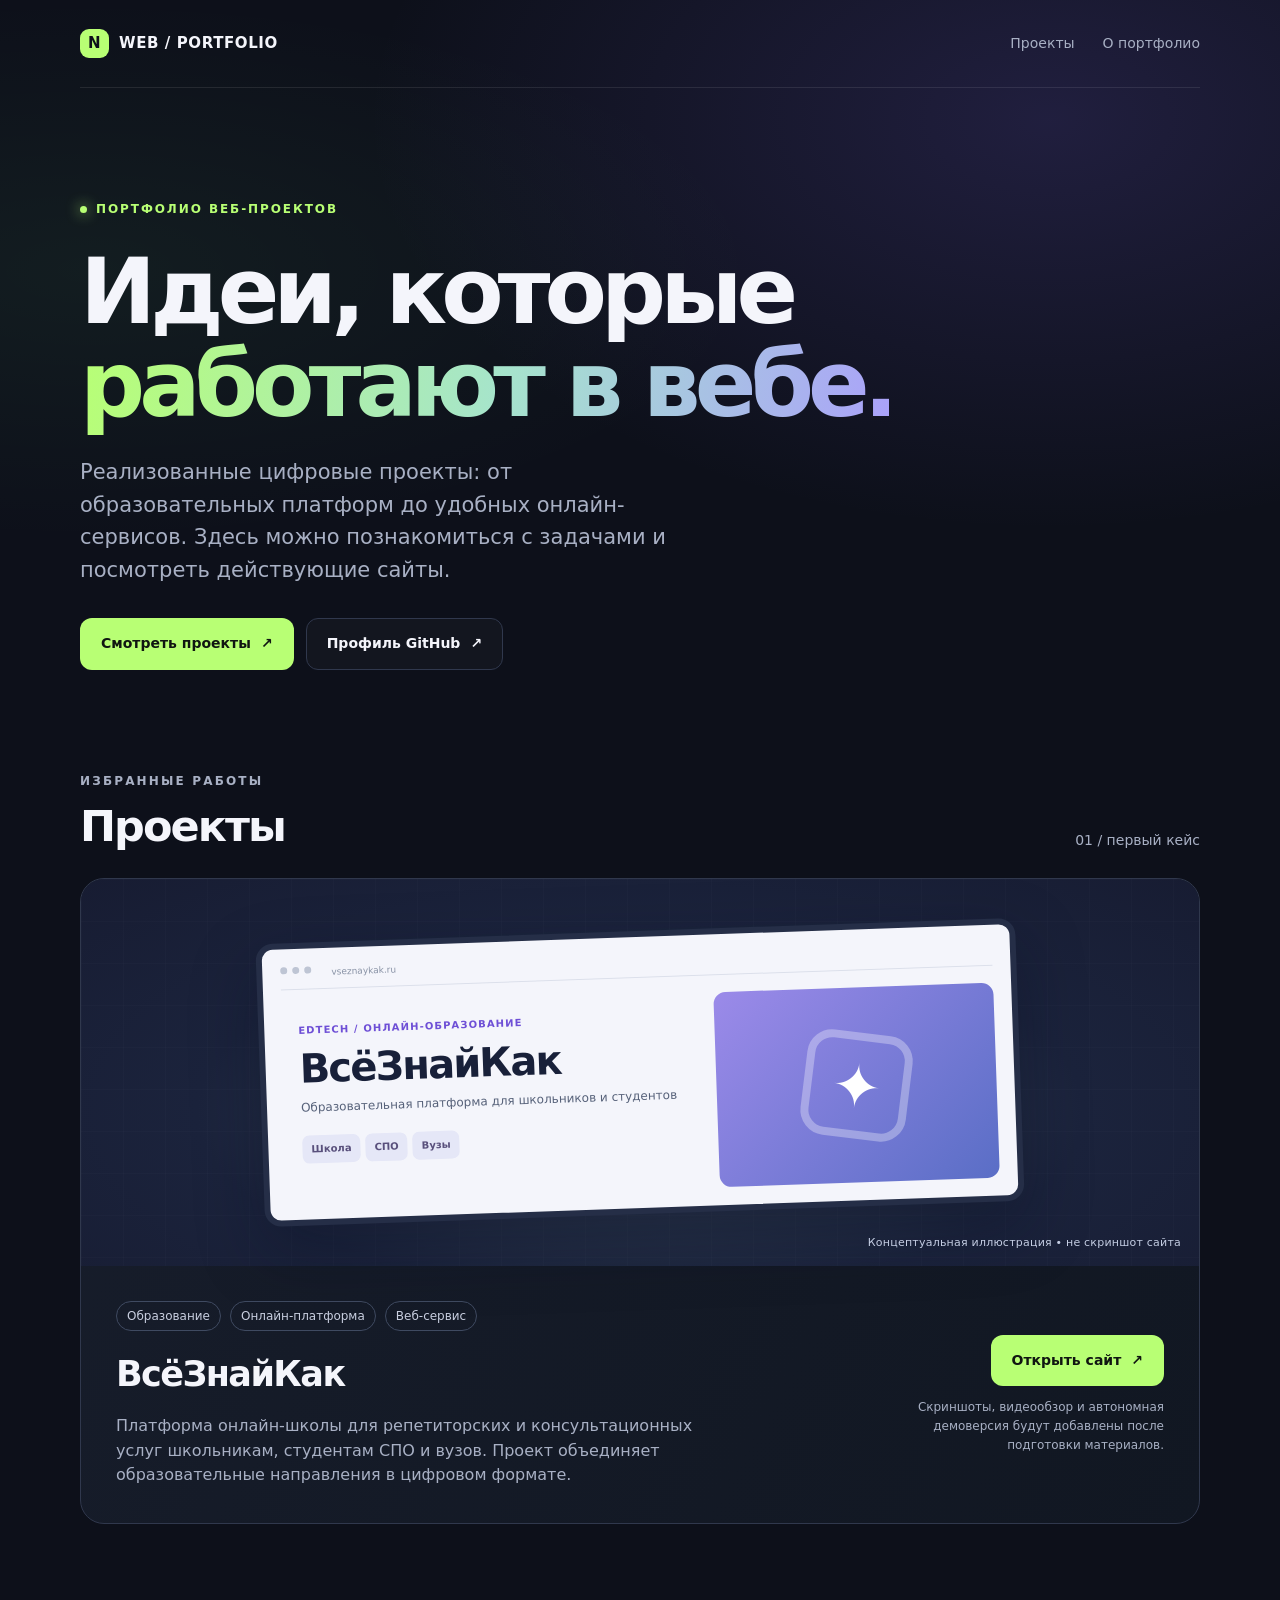
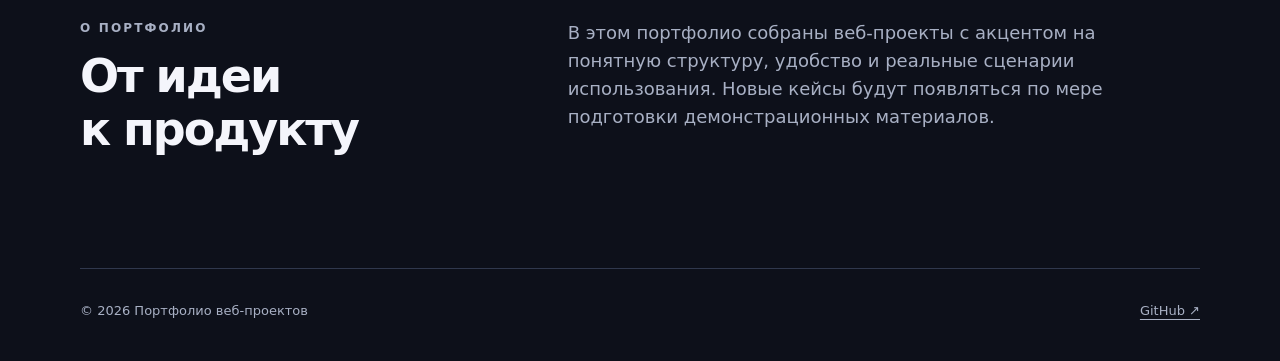
==== index.html @ 394b3179 "Create initial portfolio homepage with Vseznaykak project" ====
<!doctype html>
<html lang="ru">
<head>
  <meta charset="utf-8">
  <meta name="viewport" content="width=device-width,initial-scale=1">
  <meta name="theme-color" content="#0d101a">
  <meta name="description" content="Портфолио веб-проектов: образовательные платформы и цифровые продукты.">
  <meta property="og:type" content="website">
  <meta property="og:title" content="Портфолио веб-проектов">
  <meta property="og:description" content="Кейсы, демонстрации и реализованные веб-проекты.">
  <meta property="og:url" content="https://nikolasmagith.github.io/">
  <title>Портфолио — веб-проекты</title>
  <style>
    :root{color-scheme:dark;--bg:#0d101a;--panel:#161b2a;--line:#30384d;--ink:#f4f5fb;--muted:#a8b0c4;--accent:#b8ff74;--purple:#9c8dfb}
    *{box-sizing:border-box}
    html{scroll-behavior:smooth}
    body{margin:0;background:var(--bg);color:var(--ink);font-family:Inter,ui-sans-serif,system-ui,-apple-system,BlinkMacSystemFont,"Segoe UI",sans-serif;line-height:1.55}
    body:before{content:"";position:absolute;inset:0 0 auto;height:750px;pointer-events:none;background:radial-gradient(ellipse at 82% 16%,rgba(116,93,219,.19),transparent 46%),radial-gradient(ellipse at 7% 36%,rgba(118,255,144,.055),transparent 40%)}
    a{color:inherit;text-decoration:none}
    a:focus-visible{outline:3px solid var(--accent);outline-offset:4px;border-radius:6px}
    .wrap{width:min(1120px,calc(100% - 48px));margin:auto;position:relative}
    .header{display:flex;justify-content:space-between;align-items:center;padding:29px 0;border-bottom:1px solid rgba(255,255,255,.09)}
    .brand{font-size:15px;font-weight:800;letter-spacing:.04em;display:flex;align-items:center;gap:10px}
    .brandmark{width:29px;height:29px;border-radius:9px;display:grid;place-items:center;background:var(--accent);color:#0d101a;font-weight:900}
    nav{display:flex;align-items:center;gap:28px;font-size:14px;color:var(--muted)}
    nav a:hover,.small-link:hover{color:var(--accent)}
    .hero{padding:108px 0 102px;max-width:850px}
    .eyebrow{display:inline-flex;align-items:center;gap:9px;font-size:12px;font-weight:800;text-transform:uppercase;letter-spacing:.16em;color:var(--accent)}
    .eyebrow:before{content:"";width:7px;height:7px;border-radius:50%;background:var(--accent);box-shadow:0 0 14px var(--accent)}
    h1,h2,h3,p{margin-top:0}
    h1{font-size:clamp(46px,7.1vw,92px);letter-spacing:-.065em;line-height:1.03;font-weight:750;margin:24px 0}
    .gradient{background:linear-gradient(100deg,#b8ff74,#a6e4cc 52%,#aaa1fa);-webkit-background-clip:text;background-clip:text;color:transparent}
    .hero p{max-width:610px;font-size:clamp(17px,2.1vw,21px);color:var(--muted);margin:0 0 32px}
    .button{display:inline-flex;justify-content:center;align-items:center;gap:10px;padding:14px 20px;border:1px solid transparent;border-radius:12px;font-weight:750;font-size:14px;transition:transform .15s,background .15s}
    .button:hover{transform:translateY(-2px)}
    .primary{color:#101611;background:var(--accent)}
    .primary:hover{background:#d0ffa6}
    .ghost{border-color:var(--line);background:rgba(255,255,255,.025)}
    .ghost:hover{border-color:#8a96ac}
    .cta{display:flex;gap:12px;flex-wrap:wrap}
    .section-head{display:flex;align-items:end;justify-content:space-between;gap:15px;margin-bottom:26px}
    .section-head h2{font-size:clamp(27px,4vw,43px);line-height:1.15;letter-spacing:-.045em;margin:12px 0 0}
    .overline{font-size:12px;text-transform:uppercase;letter-spacing:.18em;color:var(--muted);font-weight:800}
    .count{color:var(--muted);font-size:14px}
    .project{overflow:hidden;border:1px solid var(--line);border-radius:24px;background:linear-gradient(120deg,#171d2b,#111722)}
    .project-visual{min-height:385px;display:flex;align-items:center;justify-content:center;position:relative;padding:52px 20px;background:radial-gradient(ellipse at 50% 60%,#37465a,#1b233c 56%,#171c32 100%)}
    .project-visual:before{content:"";position:absolute;inset:0;opacity:.18;background-image:linear-gradient(#ffffff16 1px,transparent 1px),linear-gradient(90deg,#ffffff16 1px,transparent 1px);background-size:42px 42px}
    .preview{position:relative;width:min(760px,100%);padding:18px;background:#f4f5fb;border:6px solid #252e47;border-radius:17px;box-shadow:0 25px 65px #080d205e;transform:rotate(-2deg)}
    .browser{height:23px;display:flex;align-items:flex-start;gap:5px;border-bottom:1px solid #dce0eb;margin-bottom:17px}
    .dot{height:7px;width:7px;border-radius:50%;background:#bec5d4}
    .browser-address{margin-left:15px;font-size:9px;color:#8892a5}
    .preview-body{display:grid;grid-template-columns:1.5fr 1fr;gap:12px}
    .preview-copy{padding:16px}
    .preview-kicker{font-size:10px;color:#6e4fd6;text-transform:uppercase;letter-spacing:.11em;font-weight:800}
    .preview-title{font-size:clamp(20px,4.1vw,40px);font-weight:850;letter-spacing:-.045em;color:#182039;line-height:1.1;margin:8px 0}
    .preview-sub{font-size:12px;color:#566179}
    .preview-tags{display:flex;gap:5px;flex-wrap:wrap;margin-top:19px}
    .preview-tags span{background:#e5e7f7;color:#59507c;padding:6px 9px;border-radius:7px;font-weight:700;font-size:10px}
    .preview-graphic{border-radius:12px;min-height:195px;display:grid;place-items:center;background:linear-gradient(135deg,#9b8ae9,#5a6ec6)}
    .cap{width:106px;height:106px;border:8px solid #ffffff50;border-radius:25px;display:grid;place-items:center;color:white;font-size:60px;font-weight:800;transform:rotate(9deg)}
    .visual-note{position:absolute;bottom:15px;right:18px;font-size:11px;color:#c5cee4;letter-spacing:.02em}
    .project-info{display:grid;grid-template-columns:1.35fr 1fr;gap:25px;align-items:center;padding:35px}
    .project-info h3{font-size:clamp(27px,3vw,35px);letter-spacing:-.045em;margin:5px 0 12px}
    .project-info p{color:var(--muted);max-width:580px;margin-bottom:0}
    .project-actions{display:flex;flex-direction:column;align-items:flex-end;gap:12px}
    .project-meta{display:flex;gap:9px;flex-wrap:wrap;margin-bottom:16px}
    .pill{font-size:12px;border:1px solid #3f4a61;border-radius:99px;padding:5px 10px;color:#c9cfe0}
    .muted-note{color:var(--muted);font-size:12px;text-align:right;max-width:260px}
    .about{padding:95px 0 100px;display:grid;grid-template-columns:.7fr 1fr;gap:45px;border-bottom:1px solid var(--line)}
    .about h2{font-size:clamp(31px,4vw,46px);line-height:1.15;letter-spacing:-.045em;margin:12px 0}
    .about p{font-size:18px;color:var(--muted);max-width:620px}
    footer{padding:32px 0 40px;display:flex;justify-content:space-between;gap:15px;flex-wrap:wrap;font-size:13px;color:var(--muted)}
    .small-link{text-decoration:underline;text-underline-offset:4px}
    @media(max-width:730px){.wrap{width:min(100% - 32px,1120px)}.hero{padding:72px 0 77px}nav{gap:15px}.project-visual{min-height:265px;padding:35px 13px}.preview{transform:none;padding:10px}.preview-body{gap:5px}.preview-copy{padding:5px}.preview-sub{font-size:10px}.preview-tags{margin-top:10px}.preview-tags span{padding:4px 6px}.preview-graphic{min-height:155px}.cap{width:70px;height:70px;font-size:40px;border-width:5px}.project-info{padding:24px;display:block}.project-actions{align-items:flex-start;margin-top:22px}.muted-note{text-align:left}.about{grid-template-columns:1fr;padding:70px 0;gap:12px}}
    @media(prefers-reduced-motion:reduce){html{scroll-behavior:auto}.button{transition:none}}
  </style>
</head>
<body>
  <div class="wrap">
    <header class="header">
      <a href="#top" class="brand" aria-label="На главную"><span class="brandmark">N</span> WEB / PORTFOLIO</a>
      <nav aria-label="Навигация"><a href="#projects">Проекты</a><a href="#about">О портфолио</a></nav>
    </header>
    <main id="top">
      <section class="hero" aria-labelledby="hero-title">
        <span class="eyebrow">Портфолио веб-проектов</span>
        <h1 id="hero-title">Идеи, которые<br><span class="gradient">работают в вебе.</span></h1>
        <p>Реализованные цифровые проекты: от образовательных платформ до удобных онлайн-сервисов. Здесь можно познакомиться с задачами и посмотреть действующие сайты.</p>
        <div class="cta"><a class="button primary" href="#projects">Смотреть проекты <span aria-hidden="true">↗</span></a><a class="button ghost" href="https://github.com/NikolasMaGitH" target="_blank" rel="noopener noreferrer">Профиль GitHub <span aria-hidden="true">↗</span></a></div>
      </section>
      <section id="projects" aria-labelledby="projects-title">
        <div class="section-head"><div><div class="overline">Избранные работы</div><h2 id="projects-title">Проекты</h2></div><div class="count">01 / первый кейс</div></div>
        <article class="project" aria-labelledby="project-title">
          <div class="project-visual" aria-label="Стилизованная иллюстрация образовательного проекта, не скриншот настоящего сайта">
            <div class="preview" aria-hidden="true">
              <div class="browser"><span class="dot"></span><span class="dot"></span><span class="dot"></span><span class="browser-address">vseznaykak.ru</span></div>
              <div class="preview-body"><div class="preview-copy"><div class="preview-kicker">EdTech / онлайн-образование</div><div class="preview-title">ВсёЗнайКак</div><div class="preview-sub">Образовательная платформа для школьников и студентов</div><div class="preview-tags"><span>Школа</span><span>СПО</span><span>Вузы</span></div></div><div class="preview-graphic"><div class="cap">✦</div></div></div>
            </div>
            <span class="visual-note">Концептуальная иллюстрация • не скриншот сайта</span>
          </div>
          <div class="project-info">
            <div><div class="project-meta"><span class="pill">Образование</span><span class="pill">Онлайн-платформа</span><span class="pill">Веб-сервис</span></div><h3 id="project-title">ВсёЗнайКак</h3><p>Платформа онлайн-школы для репетиторских и консультационных услуг школьникам, студентам СПО и вузов. Проект объединяет образовательные направления в цифровом формате.</p></div>
            <div class="project-actions"><a class="button primary" href="https://vseznaykak.ru/" target="_blank" rel="noopener noreferrer">Открыть сайт <span aria-hidden="true">↗</span></a><div class="muted-note">Скриншоты, видеообзор и автономная демоверсия будут добавлены после подготовки материалов.</div></div>
          </div>
        </article>
      </section>
      <section id="about" class="about" aria-labelledby="about-title">
        <div><div class="overline">О портфолио</div><h2 id="about-title">От идеи<br>к продукту</h2></div>
        <p>В этом портфолио собраны веб-проекты с акцентом на понятную структуру, удобство и реальные сценарии использования. Новые кейсы будут появляться по мере подготовки демонстрационных материалов.</p>
      </section>
    </main>
    <footer><span>© <span id="year">2026</span> Портфолио веб-проектов</span><a class="small-link" href="https://github.com/NikolasMaGitH" target="_blank" rel="noopener noreferrer">GitHub ↗</a></footer>
  </div>
  <script>document.getElementById("year").textContent=new Date().getFullYear();</script>
</body>
</html>
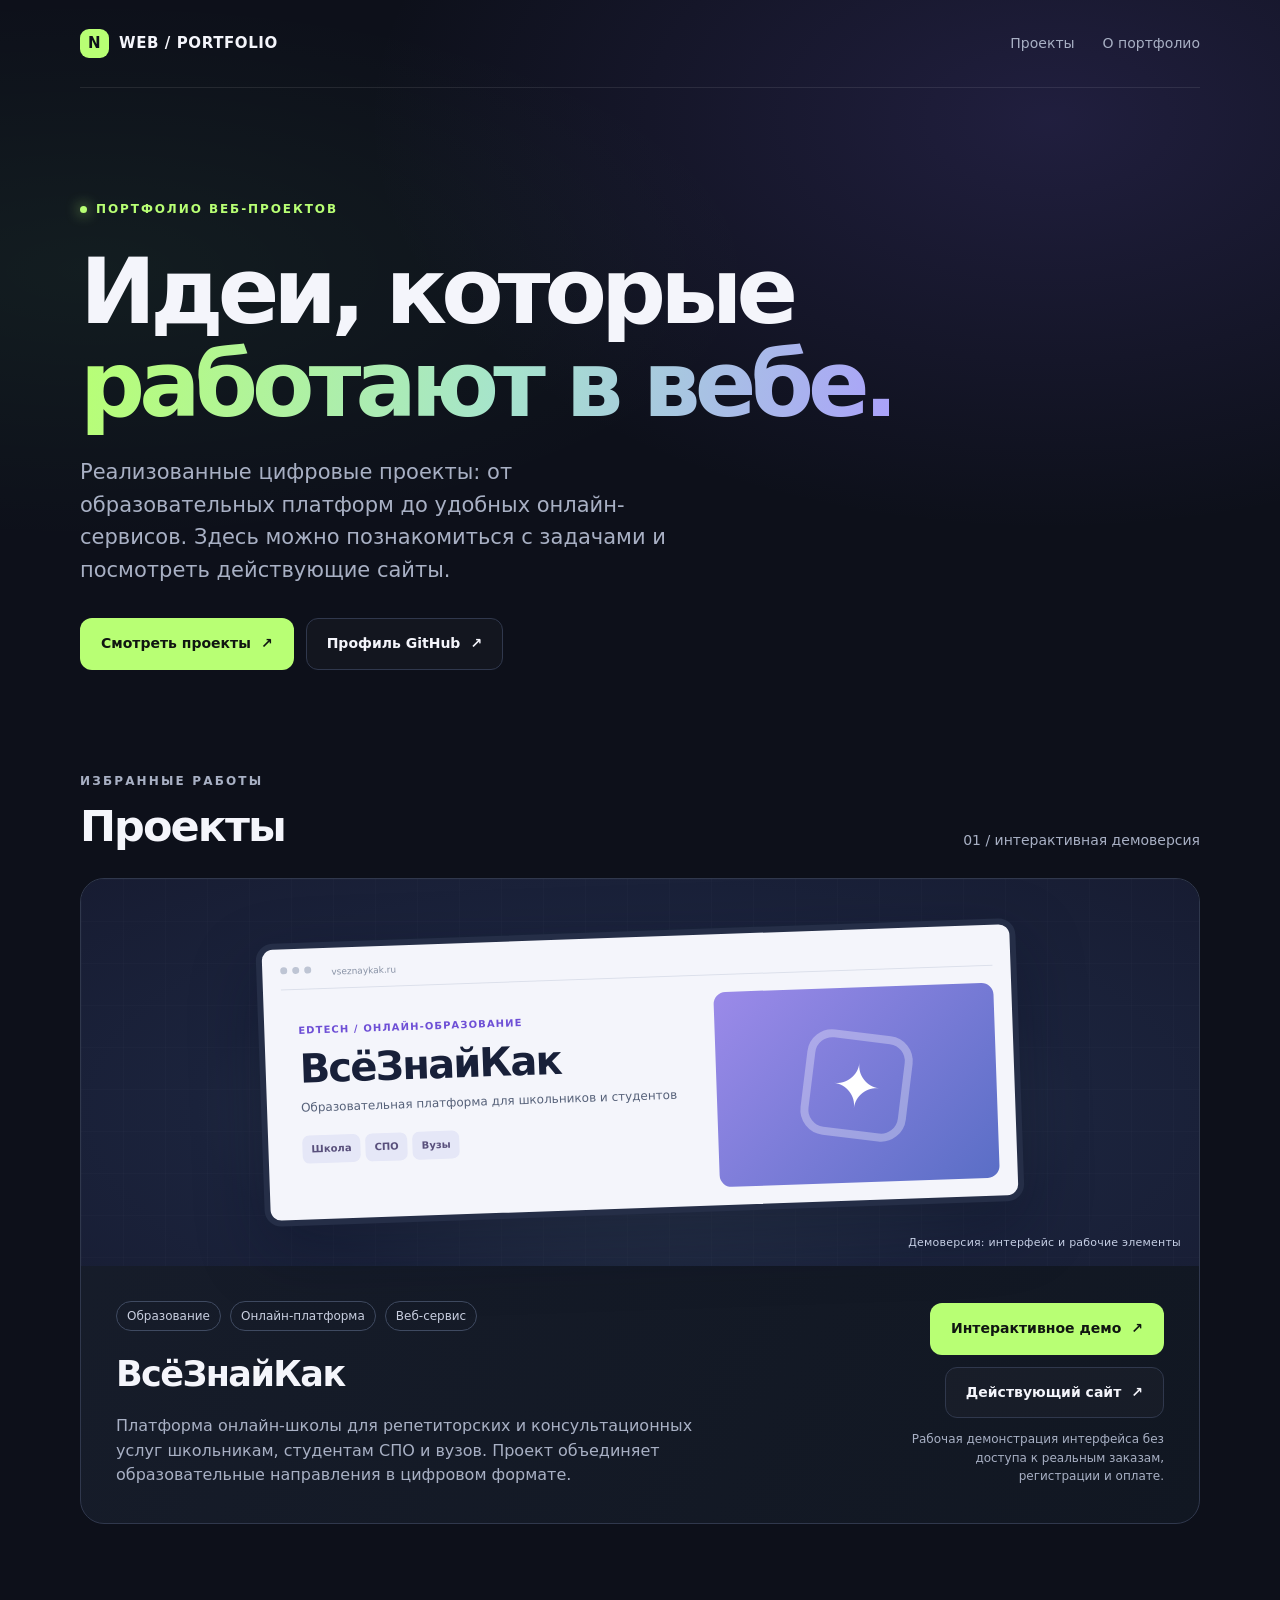
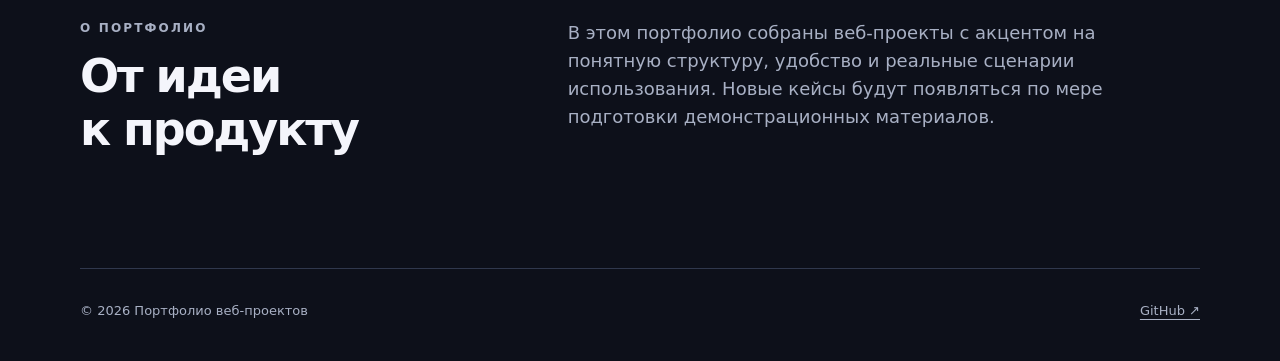
==== commit 42f63dd7: "Link Vseznaykak interactive demo from portfolio" ====
--- a/index.html
+++ b/index.html
@@ -89,18 +89,18 @@
         <div class="cta"><a class="button primary" href="#projects">Смотреть проекты <span aria-hidden="true">↗</span></a><a class="button ghost" href="https://github.com/NikolasMaGitH" target="_blank" rel="noopener noreferrer">Профиль GitHub <span aria-hidden="true">↗</span></a></div>
       </section>
       <section id="projects" aria-labelledby="projects-title">
-        <div class="section-head"><div><div class="overline">Избранные работы</div><h2 id="projects-title">Проекты</h2></div><div class="count">01 / первый кейс</div></div>
+        <div class="section-head"><div><div class="overline">Избранные работы</div><h2 id="projects-title">Проекты</h2></div><div class="count">01 / интерактивная демоверсия</div></div>
         <article class="project" aria-labelledby="project-title">
           <div class="project-visual" aria-label="Стилизованная иллюстрация образовательного проекта, не скриншот настоящего сайта">
             <div class="preview" aria-hidden="true">
               <div class="browser"><span class="dot"></span><span class="dot"></span><span class="dot"></span><span class="browser-address">vseznaykak.ru</span></div>
               <div class="preview-body"><div class="preview-copy"><div class="preview-kicker">EdTech / онлайн-образование</div><div class="preview-title">ВсёЗнайКак</div><div class="preview-sub">Образовательная платформа для школьников и студентов</div><div class="preview-tags"><span>Школа</span><span>СПО</span><span>Вузы</span></div></div><div class="preview-graphic"><div class="cap">✦</div></div></div>
             </div>
-            <span class="visual-note">Концептуальная иллюстрация • не скриншот сайта</span>
+            <span class="visual-note">Демоверсия: интерфейс и рабочие элементы</span>
           </div>
           <div class="project-info">
             <div><div class="project-meta"><span class="pill">Образование</span><span class="pill">Онлайн-платформа</span><span class="pill">Веб-сервис</span></div><h3 id="project-title">ВсёЗнайКак</h3><p>Платформа онлайн-школы для репетиторских и консультационных услуг школьникам, студентам СПО и вузов. Проект объединяет образовательные направления в цифровом формате.</p></div>
-            <div class="project-actions"><a class="button primary" href="https://vseznaykak.ru/" target="_blank" rel="noopener noreferrer">Открыть сайт <span aria-hidden="true">↗</span></a><div class="muted-note">Скриншоты, видеообзор и автономная демоверсия будут добавлены после подготовки материалов.</div></div>
+            <div class="project-actions"><a class="button primary" href="vseznaykak/">Интерактивное демо <span aria-hidden="true">↗</span></a><a class="button ghost" href="https://vseznaykak.ru/" target="_blank" rel="noopener noreferrer">Действующий сайт <span aria-hidden="true">↗</span></a><div class="muted-note">Рабочая демонстрация интерфейса без доступа к реальным заказам, регистрации и оплате.</div></div>
           </div>
         </article>
       </section>
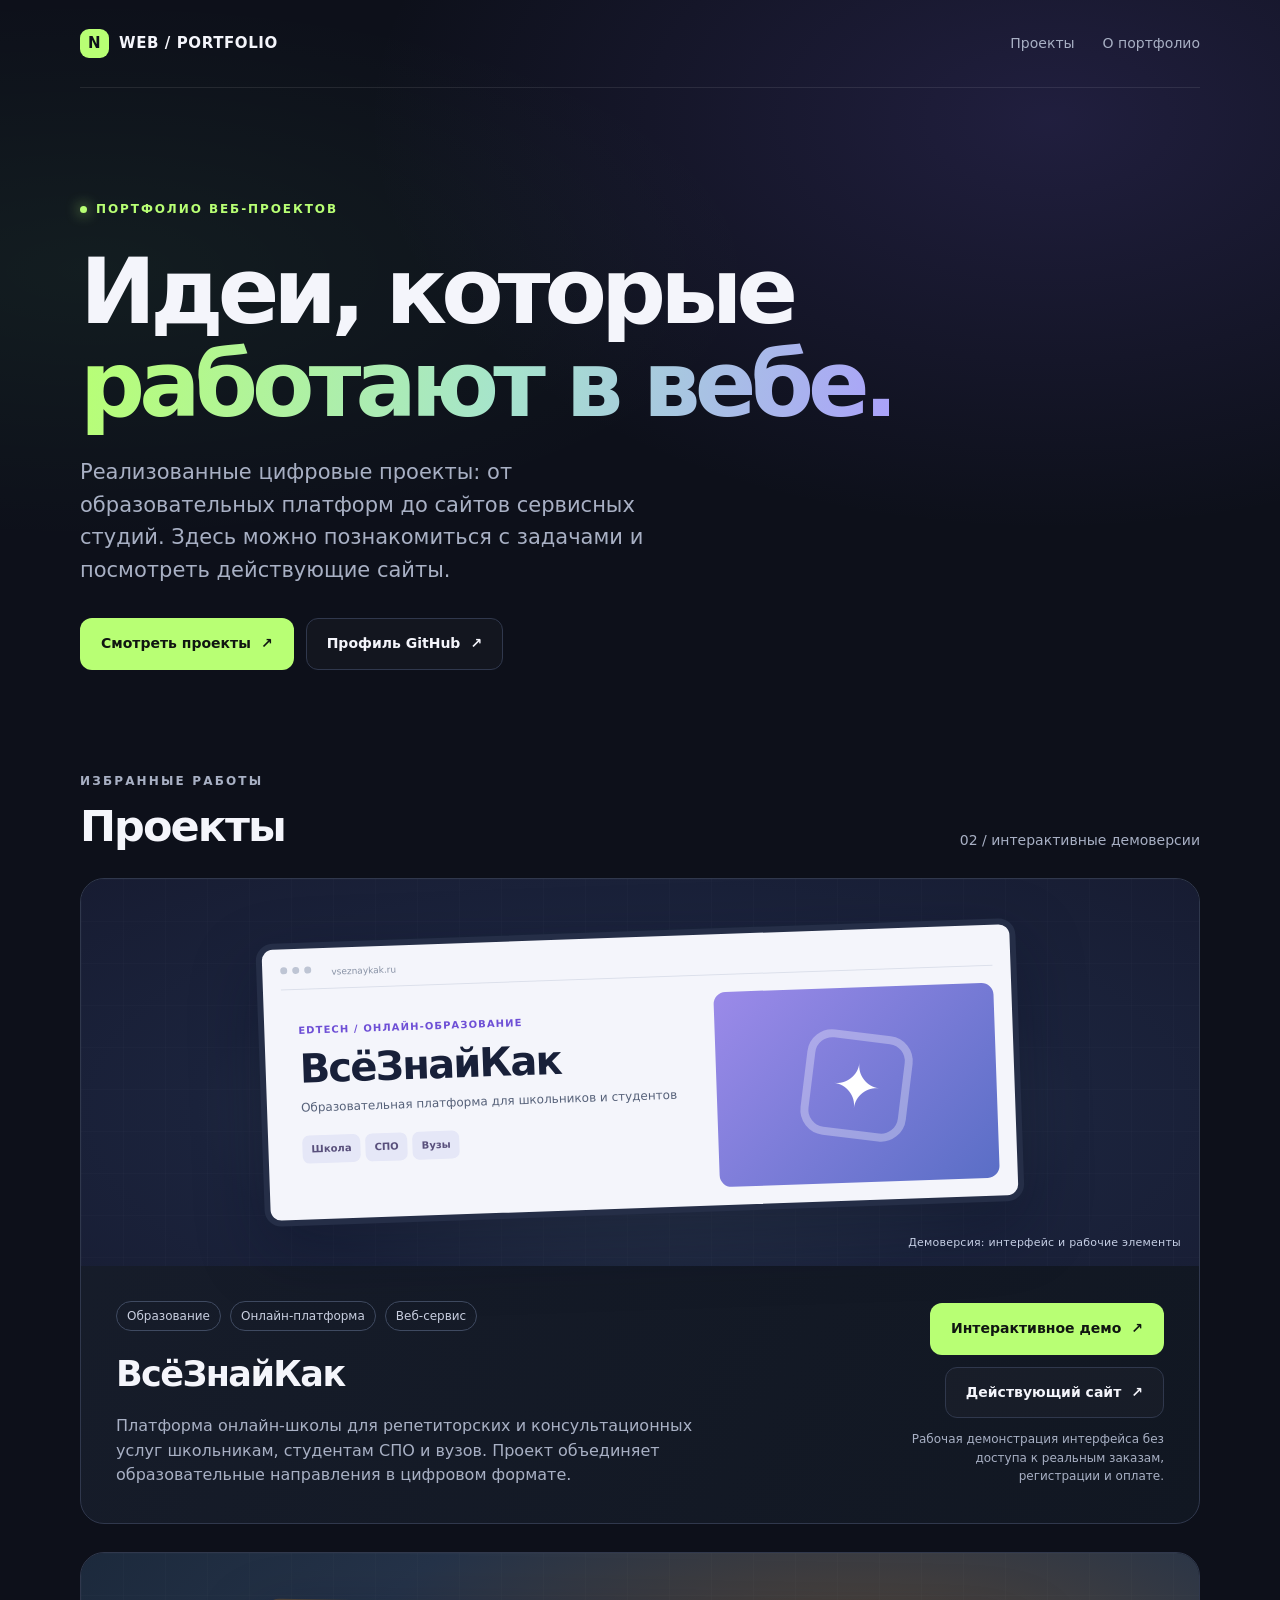
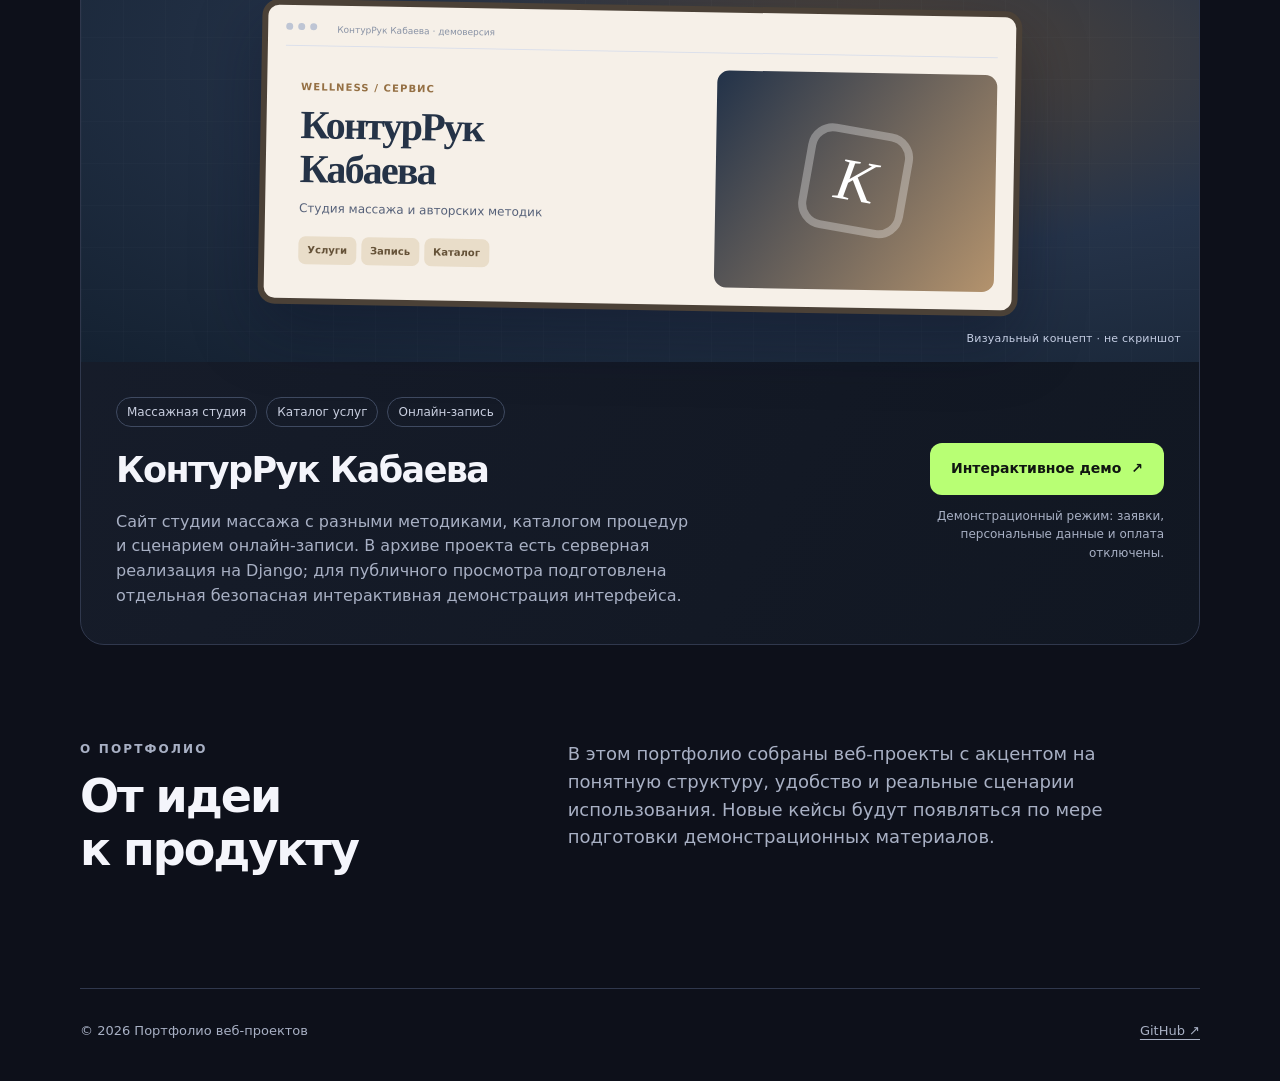
==== commit a693b47c: "Add KonturRuk Kabaeva as second portfolio project" ====
--- a/index.html
+++ b/index.html
@@ -85,11 +85,11 @@
       <section class="hero" aria-labelledby="hero-title">
         <span class="eyebrow">Портфолио веб-проектов</span>
         <h1 id="hero-title">Идеи, которые<br><span class="gradient">работают в вебе.</span></h1>
-        <p>Реализованные цифровые проекты: от образовательных платформ до удобных онлайн-сервисов. Здесь можно познакомиться с задачами и посмотреть действующие сайты.</p>
+        <p>Реализованные цифровые проекты: от образовательных платформ до сайтов сервисных студий. Здесь можно познакомиться с задачами и посмотреть действующие сайты.</p>
         <div class="cta"><a class="button primary" href="#projects">Смотреть проекты <span aria-hidden="true">↗</span></a><a class="button ghost" href="https://github.com/NikolasMaGitH" target="_blank" rel="noopener noreferrer">Профиль GitHub <span aria-hidden="true">↗</span></a></div>
       </section>
       <section id="projects" aria-labelledby="projects-title">
-        <div class="section-head"><div><div class="overline">Избранные работы</div><h2 id="projects-title">Проекты</h2></div><div class="count">01 / интерактивная демоверсия</div></div>
+        <div class="section-head"><div><div class="overline">Избранные работы</div><h2 id="projects-title">Проекты</h2></div><div class="count">02 / интерактивные демоверсии</div></div>
         <article class="project" aria-labelledby="project-title">
           <div class="project-visual" aria-label="Стилизованная иллюстрация образовательного проекта, не скриншот настоящего сайта">
             <div class="preview" aria-hidden="true">
@@ -103,6 +103,20 @@
             <div class="project-actions"><a class="button primary" href="vseznaykak/">Интерактивное демо <span aria-hidden="true">↗</span></a><a class="button ghost" href="https://vseznaykak.ru/" target="_blank" rel="noopener noreferrer">Действующий сайт <span aria-hidden="true">↗</span></a><div class="muted-note">Рабочая демонстрация интерфейса без доступа к реальным заказам, регистрации и оплате.</div></div>
           </div>
         </article>
+
+        <article class="project" aria-labelledby="contour-title" style="margin-top:28px">
+          <div class="project-visual" style="background:radial-gradient(ellipse at 70% 26%,#534537 0%,#253349 45%,#142131 100%);min-height:360px" aria-label="Концептуальная иллюстрация проекта массажной студии; не скриншот действующего сайта">
+            <div class="preview" aria-hidden="true" style="background:#f6f0e8;border-color:#4b4137;transform:rotate(1deg)">
+              <div class="browser"><span class="dot"></span><span class="dot"></span><span class="dot"></span><span class="browser-address">КонтурРук Кабаева · демоверсия</span></div>
+              <div class="preview-body"><div class="preview-copy"><div class="preview-kicker" style="color:#957044">Wellness / сервис</div><div class="preview-title" style="font-family:Georgia,serif;color:#253347">КонтурРук<br>Кабаева</div><div class="preview-sub">Студия массажа и авторских методик</div><div class="preview-tags"><span style="background:#e9ddc9;color:#655238">Услуги</span><span style="background:#e9ddc9;color:#655238">Запись</span><span style="background:#e9ddc9;color:#655238">Каталог</span></div></div><div class="preview-graphic" style="background:linear-gradient(125deg,#223249,#b4936d)"><div class="cap" style="border-color:#ffffff50;font:italic 60px Georgia,serif">K</div></div></div>
+            </div>
+            <span class="visual-note">Визуальный концепт · не скриншот</span>
+          </div>
+          <div class="project-info">
+            <div><div class="project-meta"><span class="pill">Массажная студия</span><span class="pill">Каталог услуг</span><span class="pill">Онлайн-запись</span></div><h3 id="contour-title">КонтурРук Кабаева</h3><p>Сайт студии массажа с разными методиками, каталогом процедур и сценарием онлайн-записи. В архиве проекта есть серверная реализация на Django; для публичного просмотра подготовлена отдельная безопасная интерактивная демонстрация интерфейса.</p></div>
+            <div class="project-actions"><a class="button primary" href="konturruk/">Интерактивное демо <span aria-hidden="true">↗</span></a><div class="muted-note">Демонстрационный режим: заявки, персональные данные и оплата отключены.</div></div>
+          </div>
+        </article>
       </section>
       <section id="about" class="about" aria-labelledby="about-title">
         <div><div class="overline">О портфолио</div><h2 id="about-title">От идеи<br>к продукту</h2></div>
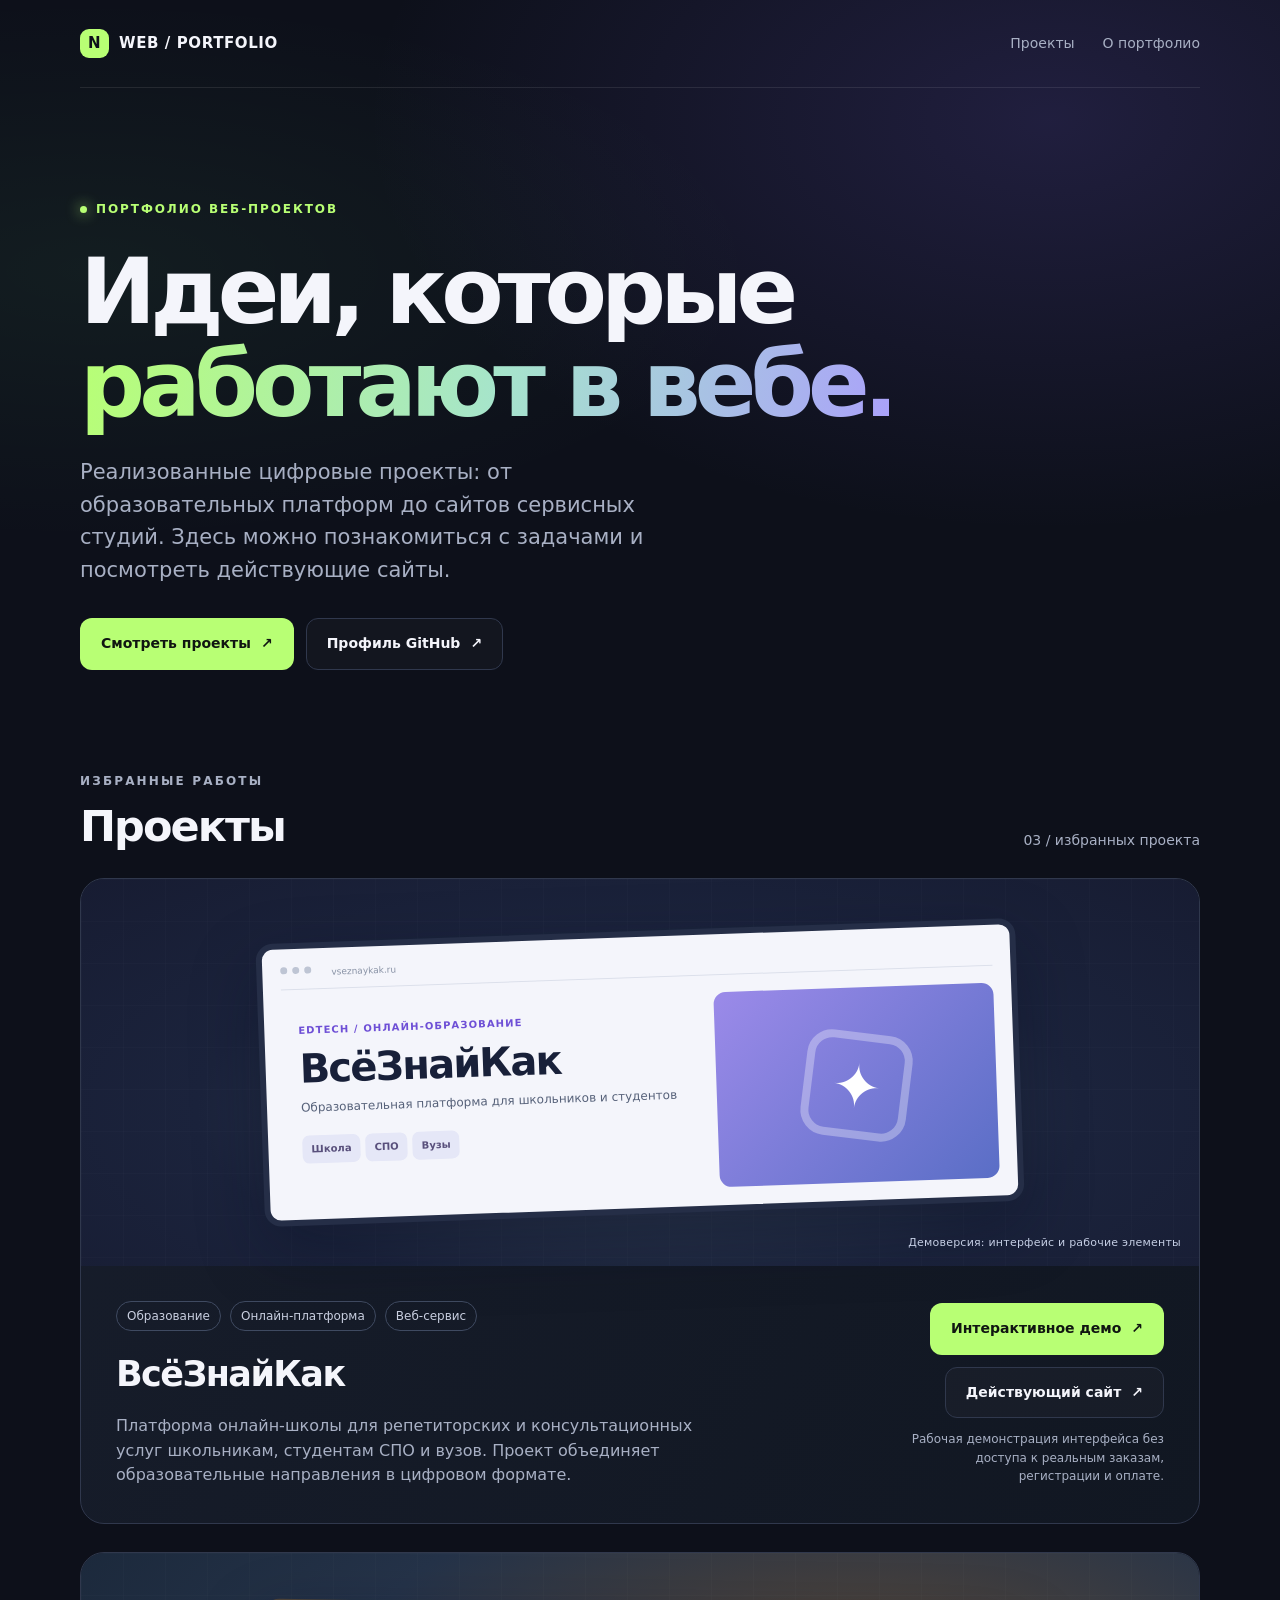
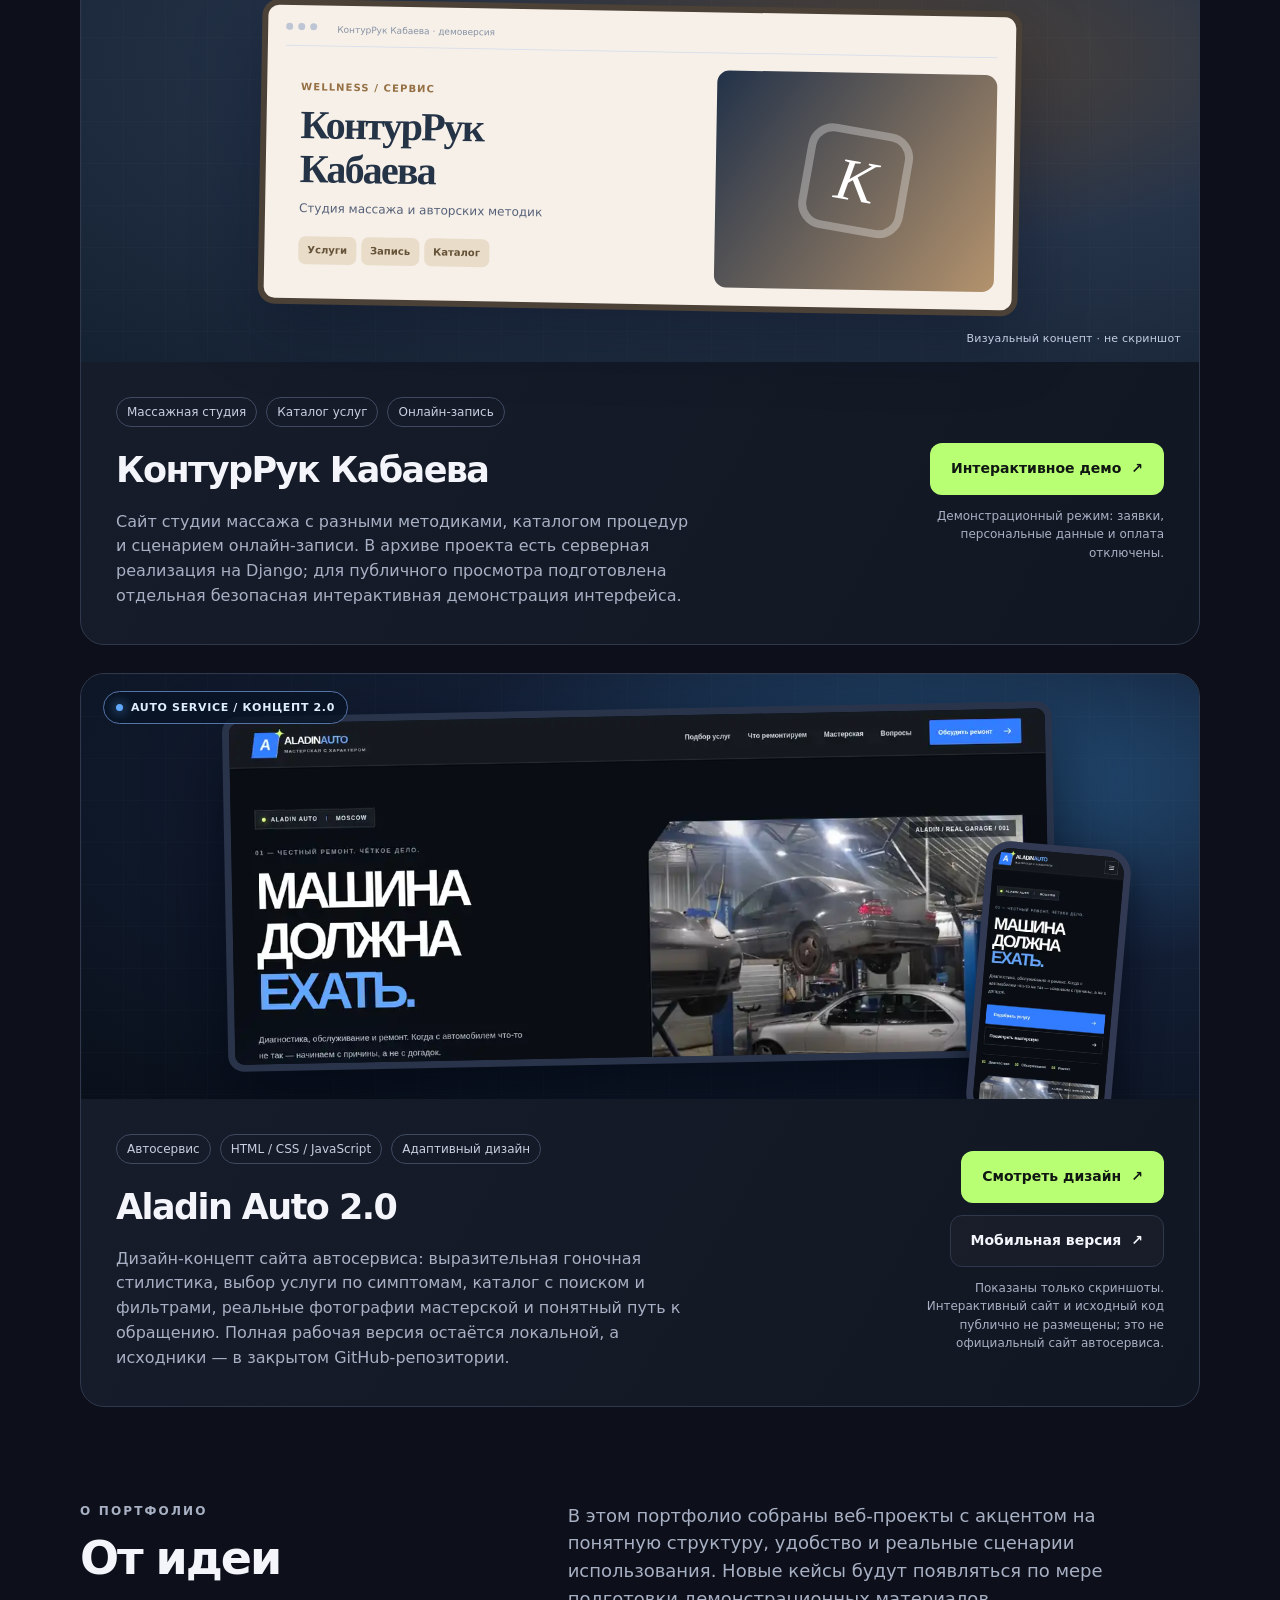
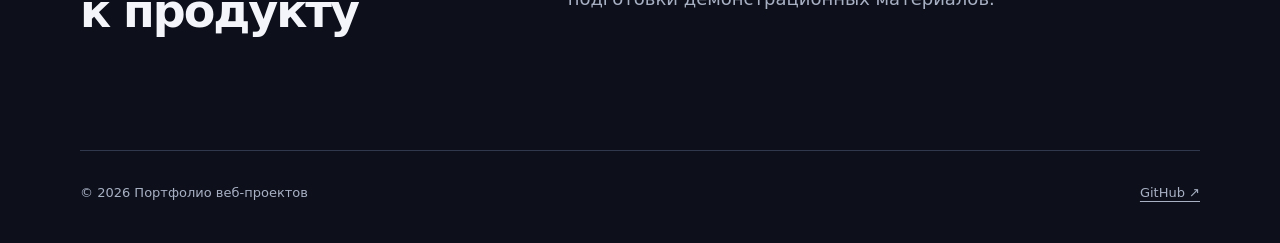
==== commit a9ebd158: "Portfolio: add Aladin Auto 2.0 visual case without publishing source" ====
--- a/index.html
+++ b/index.html
@@ -72,6 +72,17 @@
     footer{padding:32px 0 40px;display:flex;justify-content:space-between;gap:15px;flex-wrap:wrap;font-size:13px;color:var(--muted)}
     .small-link{text-decoration:underline;text-underline-offset:4px}
     @media(max-width:730px){.wrap{width:min(100% - 32px,1120px)}.hero{padding:72px 0 77px}nav{gap:15px}.project-visual{min-height:265px;padding:35px 13px}.preview{transform:none;padding:10px}.preview-body{gap:5px}.preview-copy{padding:5px}.preview-sub{font-size:10px}.preview-tags{margin-top:10px}.preview-tags span{padding:4px 6px}.preview-graphic{min-height:155px}.cap{width:70px;height:70px;font-size:40px;border-width:5px}.project-info{padding:24px;display:block}.project-actions{align-items:flex-start;margin-top:22px}.muted-note{text-align:left}.about{grid-template-columns:1fr;padding:70px 0;gap:12px}}
+
+    /* Aladin Auto: screenshot-only portfolio case; private source is not exposed */
+    .aladin-visual{min-height:425px;padding:35px 42px;overflow:hidden;background:radial-gradient(ellipse at 78% 25%,#24517b 0%,#131e34 43%,#09101a 100%)}
+    .aladin-monitor{width:min(830px,92%);height:355px;overflow:hidden;position:relative;z-index:1;background:#070c16;border:7px solid #29344b;border-radius:16px;box-shadow:0 30px 70px #010611a8;transform:rotate(-1.1deg)}
+    .aladin-monitor img{display:block;width:100%;height:auto}
+    .aladin-mobile{position:absolute;z-index:2;width:145px;height:277px;bottom:-23px;right:7%;overflow:hidden;border:7px solid #313a52;border-radius:24px;background:#070c16;box-shadow:0 20px 40px #020610a9;transform:rotate(5deg)}
+    .aladin-mobile img{display:block;width:100%;height:auto}
+    .aladin-note{position:absolute;top:17px;left:22px;z-index:3;display:inline-flex;gap:8px;align-items:center;padding:7px 12px;border:1px solid #5573a6;border-radius:99px;background:#081426cf;color:#dfeeff;font-size:11px;font-weight:800;letter-spacing:.06em}
+    .aladin-note:before{content:"";height:7px;width:7px;background:#61a8ff;border-radius:50%;box-shadow:0 0 12px #61a8ff}
+    @media(max-width:730px){.aladin-visual{min-height:274px;padding:35px 12px}.aladin-monitor{width:92%;height:205px;border-width:4px;border-radius:10px;transform:none}.aladin-mobile{right:3%;bottom:-8px;width:80px;height:164px;border-width:4px;border-radius:13px}.aladin-note{top:9px;left:12px;font-size:9px;padding:4px 8px}}
+
     @media(prefers-reduced-motion:reduce){html{scroll-behavior:auto}.button{transition:none}}
   </style>
 </head>
@@ -89,7 +100,7 @@
         <div class="cta"><a class="button primary" href="#projects">Смотреть проекты <span aria-hidden="true">↗</span></a><a class="button ghost" href="https://github.com/NikolasMaGitH" target="_blank" rel="noopener noreferrer">Профиль GitHub <span aria-hidden="true">↗</span></a></div>
       </section>
       <section id="projects" aria-labelledby="projects-title">
-        <div class="section-head"><div><div class="overline">Избранные работы</div><h2 id="projects-title">Проекты</h2></div><div class="count">02 / интерактивные демоверсии</div></div>
+        <div class="section-head"><div><div class="overline">Избранные работы</div><h2 id="projects-title">Проекты</h2></div><div class="count">03 / избранных проекта</div></div>
         <article class="project" aria-labelledby="project-title">
           <div class="project-visual" aria-label="Стилизованная иллюстрация образовательного проекта, не скриншот настоящего сайта">
             <div class="preview" aria-hidden="true">
@@ -117,6 +128,26 @@
             <div class="project-actions"><a class="button primary" href="konturruk/">Интерактивное демо <span aria-hidden="true">↗</span></a><div class="muted-note">Демонстрационный режим: заявки, персональные данные и оплата отключены.</div></div>
           </div>
         </article>
+
+        <article class="project" aria-labelledby="aladin-title" style="margin-top:28px">
+          <div class="project-visual aladin-visual">
+            <div class="aladin-note">AUTO SERVICE / КОНЦЕПТ 2.0</div>
+            <div class="aladin-monitor"><img src="media/aladin-auto-desktop.webp" alt="Скриншот десктопной версии Aladin Auto 2.0: тёмный гоночный дизайн и фото мастерской" width="1181" loading="lazy" decoding="async"></div>
+            <div class="aladin-mobile"><img src="media/aladin-auto-mobile.webp" alt="Скриншот мобильной версии Aladin Auto 2.0" loading="lazy" decoding="async"></div>
+          </div>
+          <div class="project-info">
+            <div>
+              <div class="project-meta"><span class="pill">Автосервис</span><span class="pill">HTML / CSS / JavaScript</span><span class="pill">Адаптивный дизайн</span></div>
+              <h3 id="aladin-title">Aladin Auto 2.0</h3>
+              <p>Дизайн-концепт сайта автосервиса: выразительная гоночная стилистика, выбор услуги по симптомам, каталог с поиском и фильтрами, реальные фотографии мастерской и понятный путь к обращению. Полная рабочая версия остаётся локальной, а исходники — в закрытом GitHub-репозитории.</p>
+            </div>
+            <div class="project-actions">
+              <a class="button primary" href="media/aladin-auto-desktop.webp" target="_blank" rel="noopener noreferrer">Смотреть дизайн <span aria-hidden="true">↗</span></a>
+              <a class="button ghost" href="media/aladin-auto-mobile.webp" target="_blank" rel="noopener noreferrer">Мобильная версия <span aria-hidden="true">↗</span></a>
+              <div class="muted-note">Показаны только скриншоты. Интерактивный сайт и исходный код публично не размещены; это не официальный сайт автосервиса.</div>
+            </div>
+          </div>
+        </article>
       </section>
       <section id="about" class="about" aria-labelledby="about-title">
         <div><div class="overline">О портфолио</div><h2 id="about-title">От идеи<br>к продукту</h2></div>
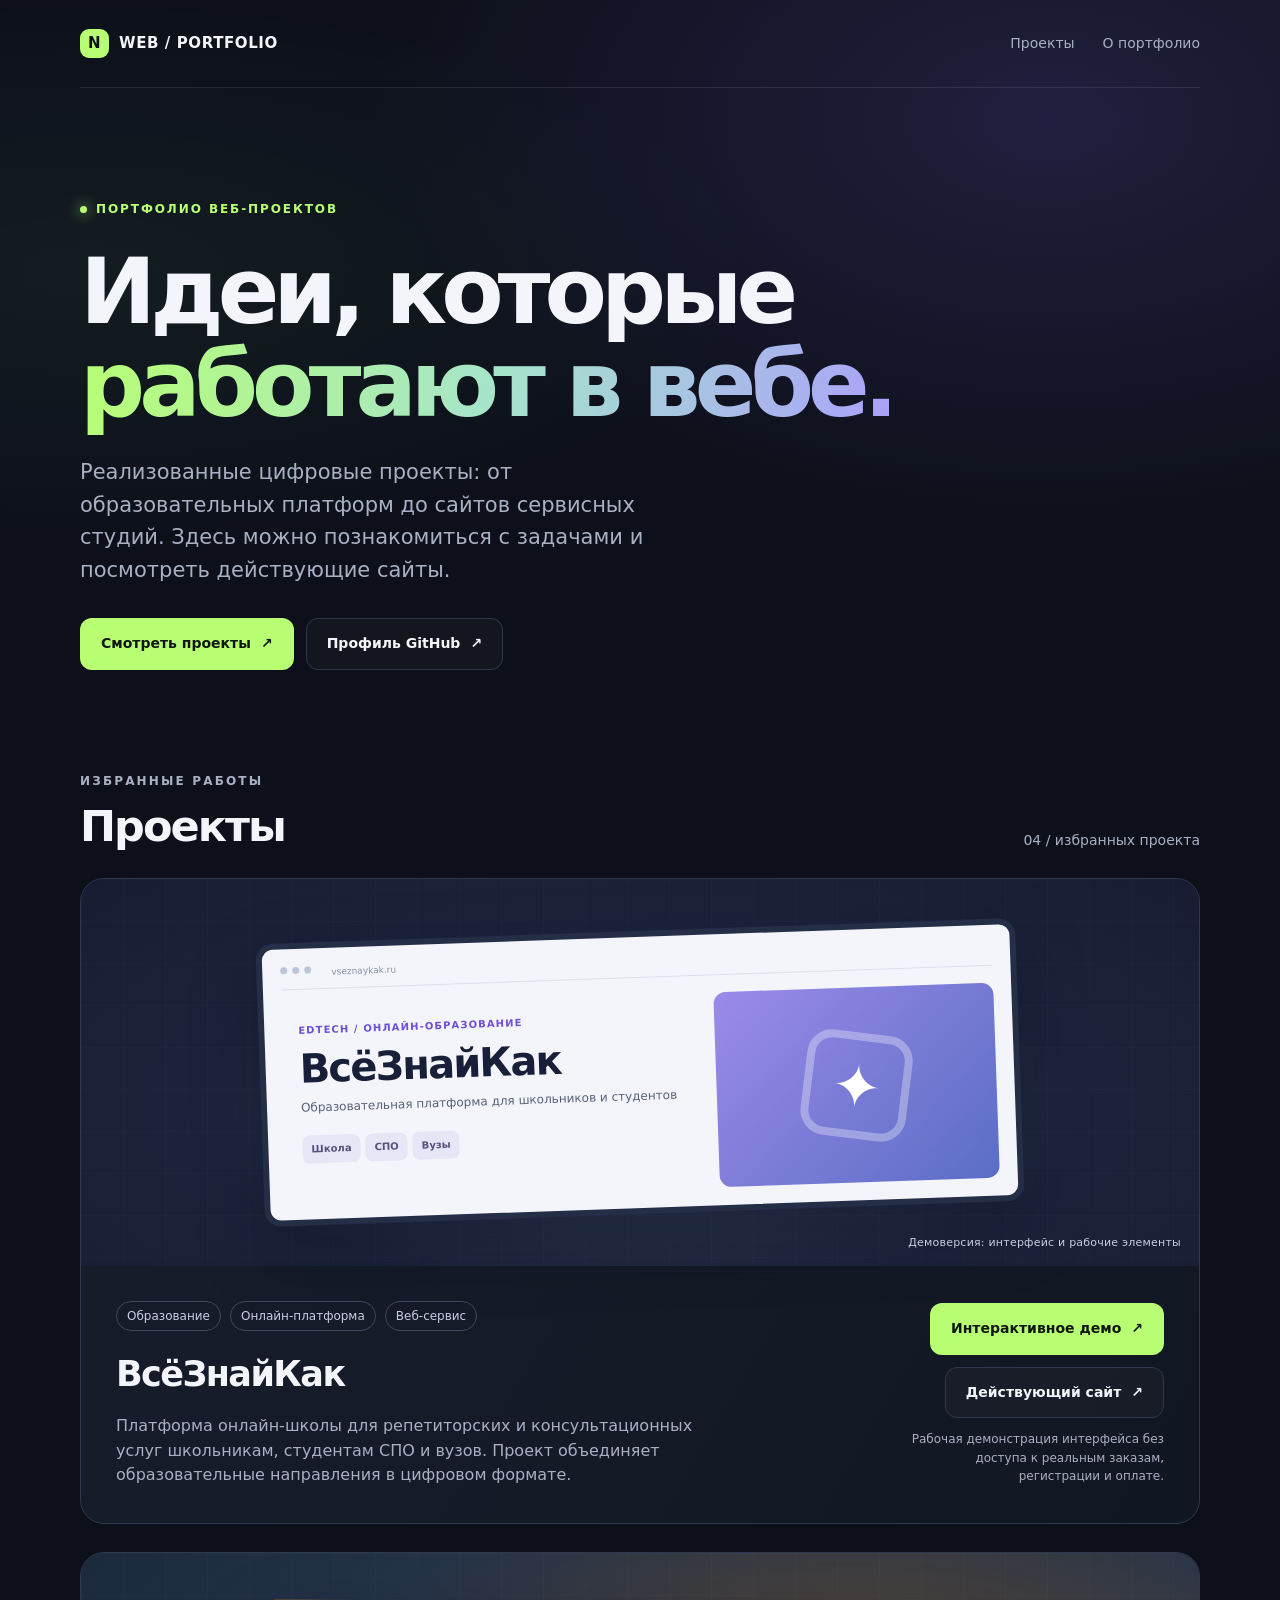
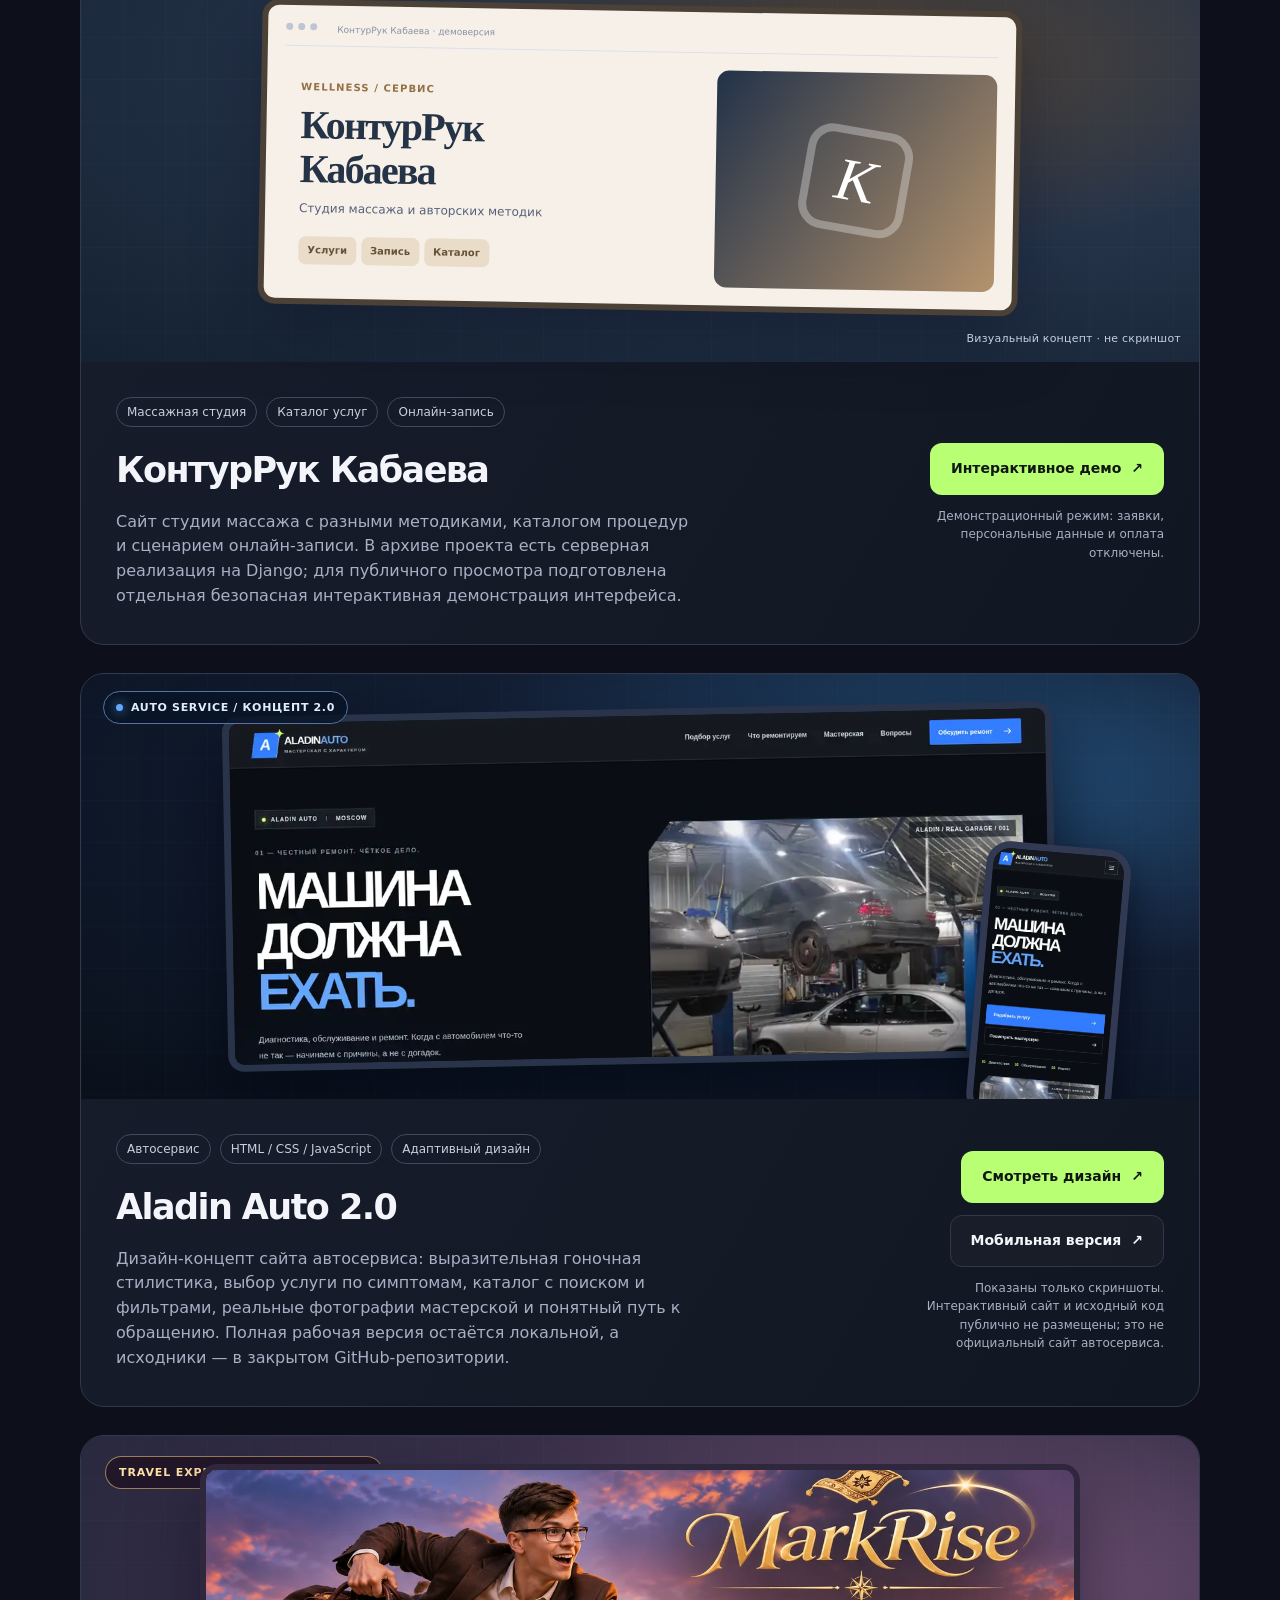
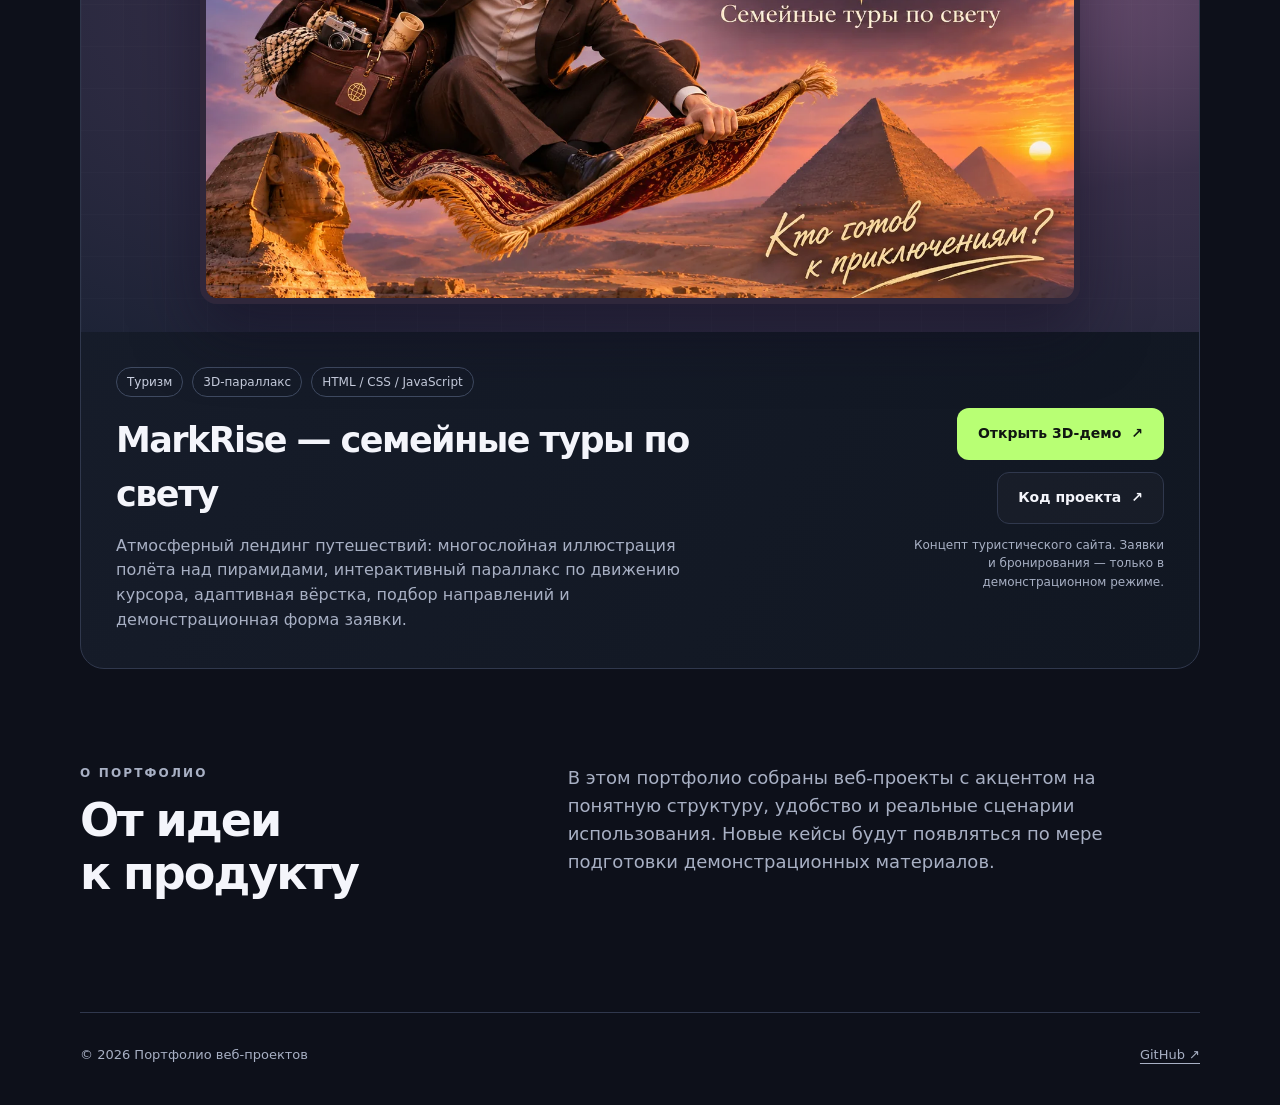
==== commit d0ac9599: "feat: feature MarkRise on portfolio with preview" ====
--- a/index.html
+++ b/index.html
@@ -83,6 +83,13 @@
     .aladin-note:before{content:"";height:7px;width:7px;background:#61a8ff;border-radius:50%;box-shadow:0 0 12px #61a8ff}
     @media(max-width:730px){.aladin-visual{min-height:274px;padding:35px 12px}.aladin-monitor{width:92%;height:205px;border-width:4px;border-radius:10px;transform:none}.aladin-mobile{right:3%;bottom:-8px;width:80px;height:164px;border-width:4px;border-radius:13px}.aladin-note{top:9px;left:12px;font-size:9px;padding:4px 8px}}
 
+
+    /* MarkRise — интерактивное демо туристического сайта */
+    .markrise-visual{min-height:415px;padding:28px;background:radial-gradient(ellipse at 75% 30%,#79577b 0%,#39304a 44%,#1d2336 100%)}
+    .markrise-shot{position:relative;display:block;width:min(880px,100%);max-height:440px;aspect-ratio:1440/811;object-fit:cover;object-position:center;border:6px solid #2f273b;border-radius:17px;box-shadow:0 28px 64px #130e2188}
+    .markrise-flag{position:absolute;top:20px;left:24px;padding:7px 13px;border:1px solid #e4be77a0;border-radius:999px;background:#201525d9;color:#ffe2a5;font-weight:800;font-size:11px;letter-spacing:.08em}
+    @media(max-width:730px){.markrise-visual{padding:30px 12px;min-height:230px}.markrise-shot{border-width:4px;border-radius:11px}.markrise-flag{top:11px;left:13px;font-size:9px;padding:5px 8px}}
+
     @media(prefers-reduced-motion:reduce){html{scroll-behavior:auto}.button{transition:none}}
   </style>
 </head>
@@ -100,7 +107,7 @@
         <div class="cta"><a class="button primary" href="#projects">Смотреть проекты <span aria-hidden="true">↗</span></a><a class="button ghost" href="https://github.com/NikolasMaGitH" target="_blank" rel="noopener noreferrer">Профиль GitHub <span aria-hidden="true">↗</span></a></div>
       </section>
       <section id="projects" aria-labelledby="projects-title">
-        <div class="section-head"><div><div class="overline">Избранные работы</div><h2 id="projects-title">Проекты</h2></div><div class="count">03 / избранных проекта</div></div>
+        <div class="section-head"><div><div class="overline">Избранные работы</div><h2 id="projects-title">Проекты</h2></div><div class="count">04 / избранных проекта</div></div>
         <article class="project" aria-labelledby="project-title">
           <div class="project-visual" aria-label="Стилизованная иллюстрация образовательного проекта, не скриншот настоящего сайта">
             <div class="preview" aria-hidden="true">
@@ -148,6 +155,24 @@
             </div>
           </div>
         </article>
+        <article class="project" aria-labelledby="markrise-title" style="margin-top:28px">
+          <div class="project-visual markrise-visual">
+            <span class="markrise-flag">TRAVEL EXPERIENCE / 3D PARALLAX</span>
+            <img class="markrise-shot" src="markrise/preview.webp" width="1440" height="811" loading="lazy" decoding="async" alt="MarkRise — путешественник на ковре-самолёте над пирамидами Гизы">
+          </div>
+          <div class="project-info">
+            <div>
+              <div class="project-meta"><span class="pill">Туризм</span><span class="pill">3D-параллакс</span><span class="pill">HTML / CSS / JavaScript</span></div>
+              <h3 id="markrise-title">MarkRise — семейные туры по свету</h3>
+              <p>Атмосферный лендинг путешествий: многослойная иллюстрация полёта над пирамидами, интерактивный параллакс по движению курсора, адаптивная вёрстка, подбор направлений и демонстрационная форма заявки.</p>
+            </div>
+            <div class="project-actions">
+              <a class="button primary" href="markrise/">Открыть 3D-демо <span aria-hidden="true">↗</span></a>
+              <a class="button ghost" href="https://github.com/NikolasMaGitH/NikolasMaGitH.github.io/tree/main/markrise" target="_blank" rel="noopener noreferrer">Код проекта <span aria-hidden="true">↗</span></a>
+              <div class="muted-note">Концепт туристического сайта. Заявки и бронирования — только в демонстрационном режиме.</div>
+            </div>
+          </div>
+        </article>
       </section>
       <section id="about" class="about" aria-labelledby="about-title">
         <div><div class="overline">О портфолио</div><h2 id="about-title">От идеи<br>к продукту</h2></div>
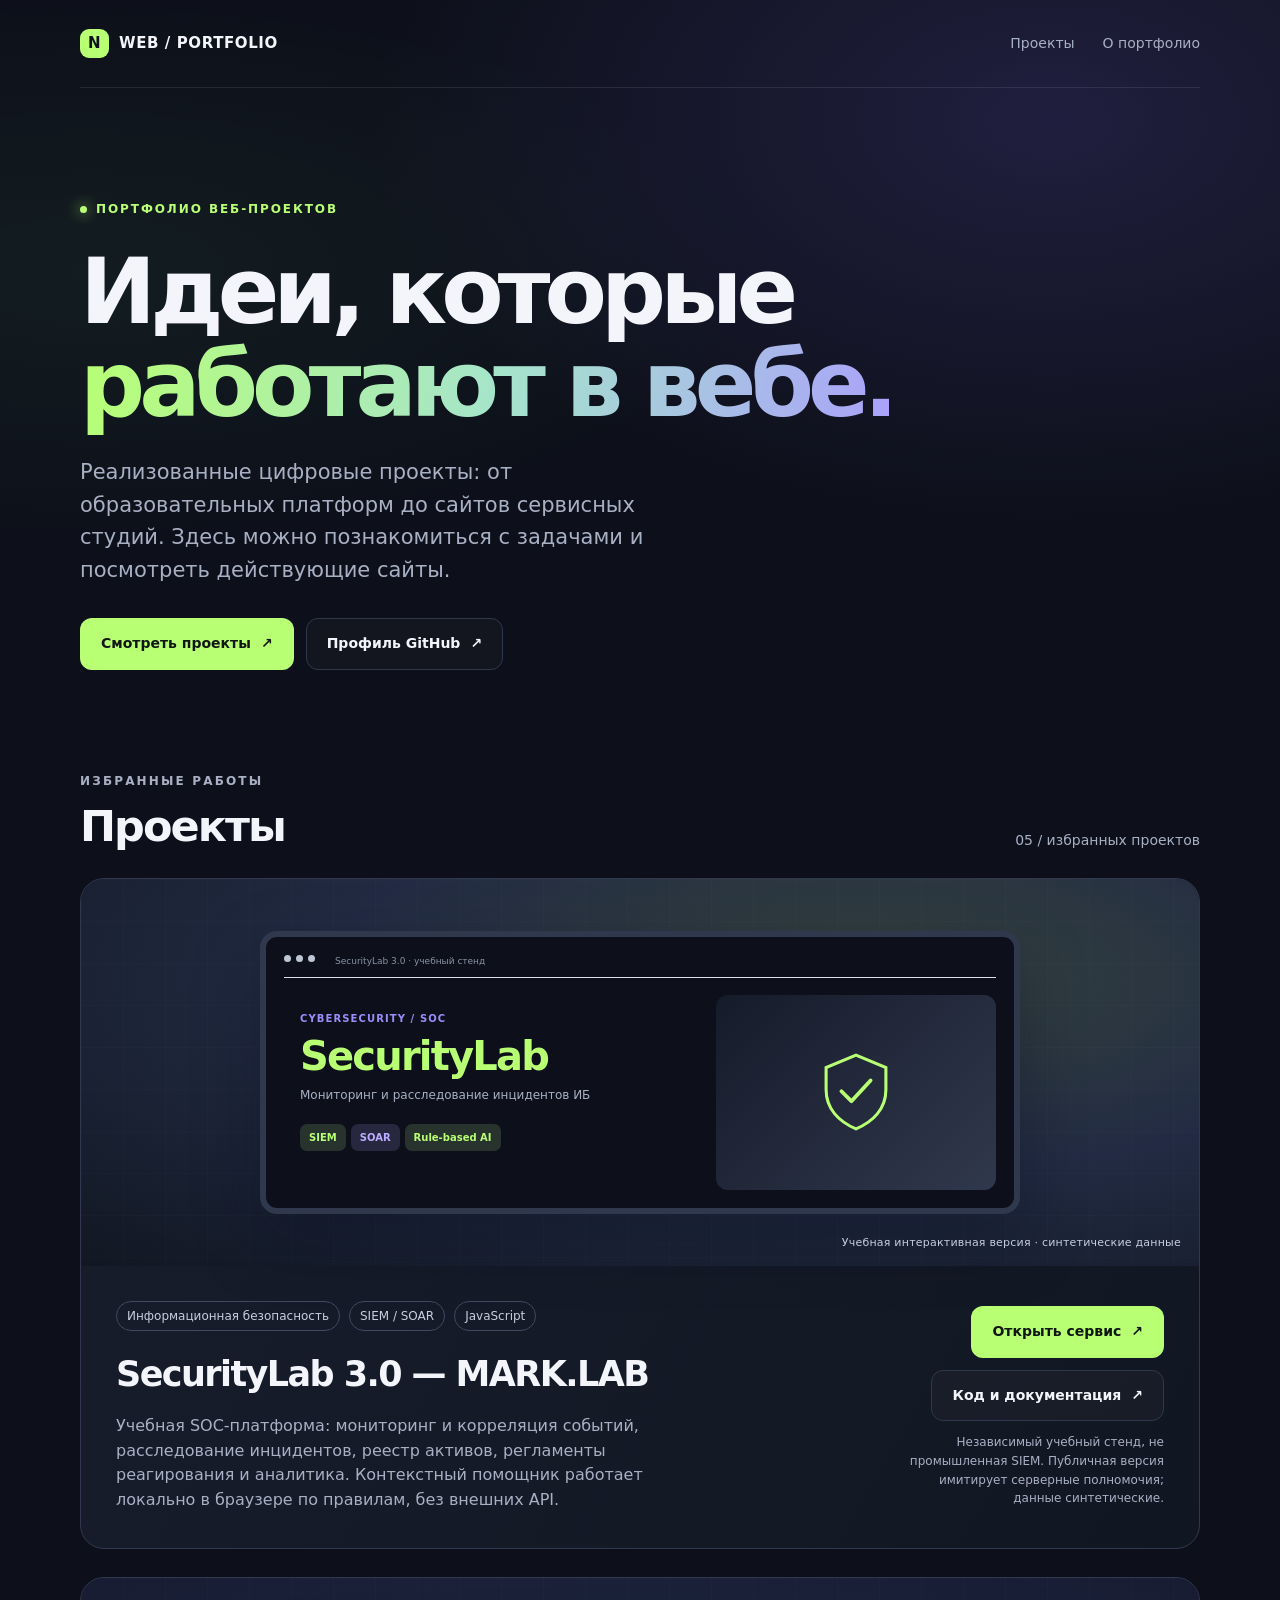
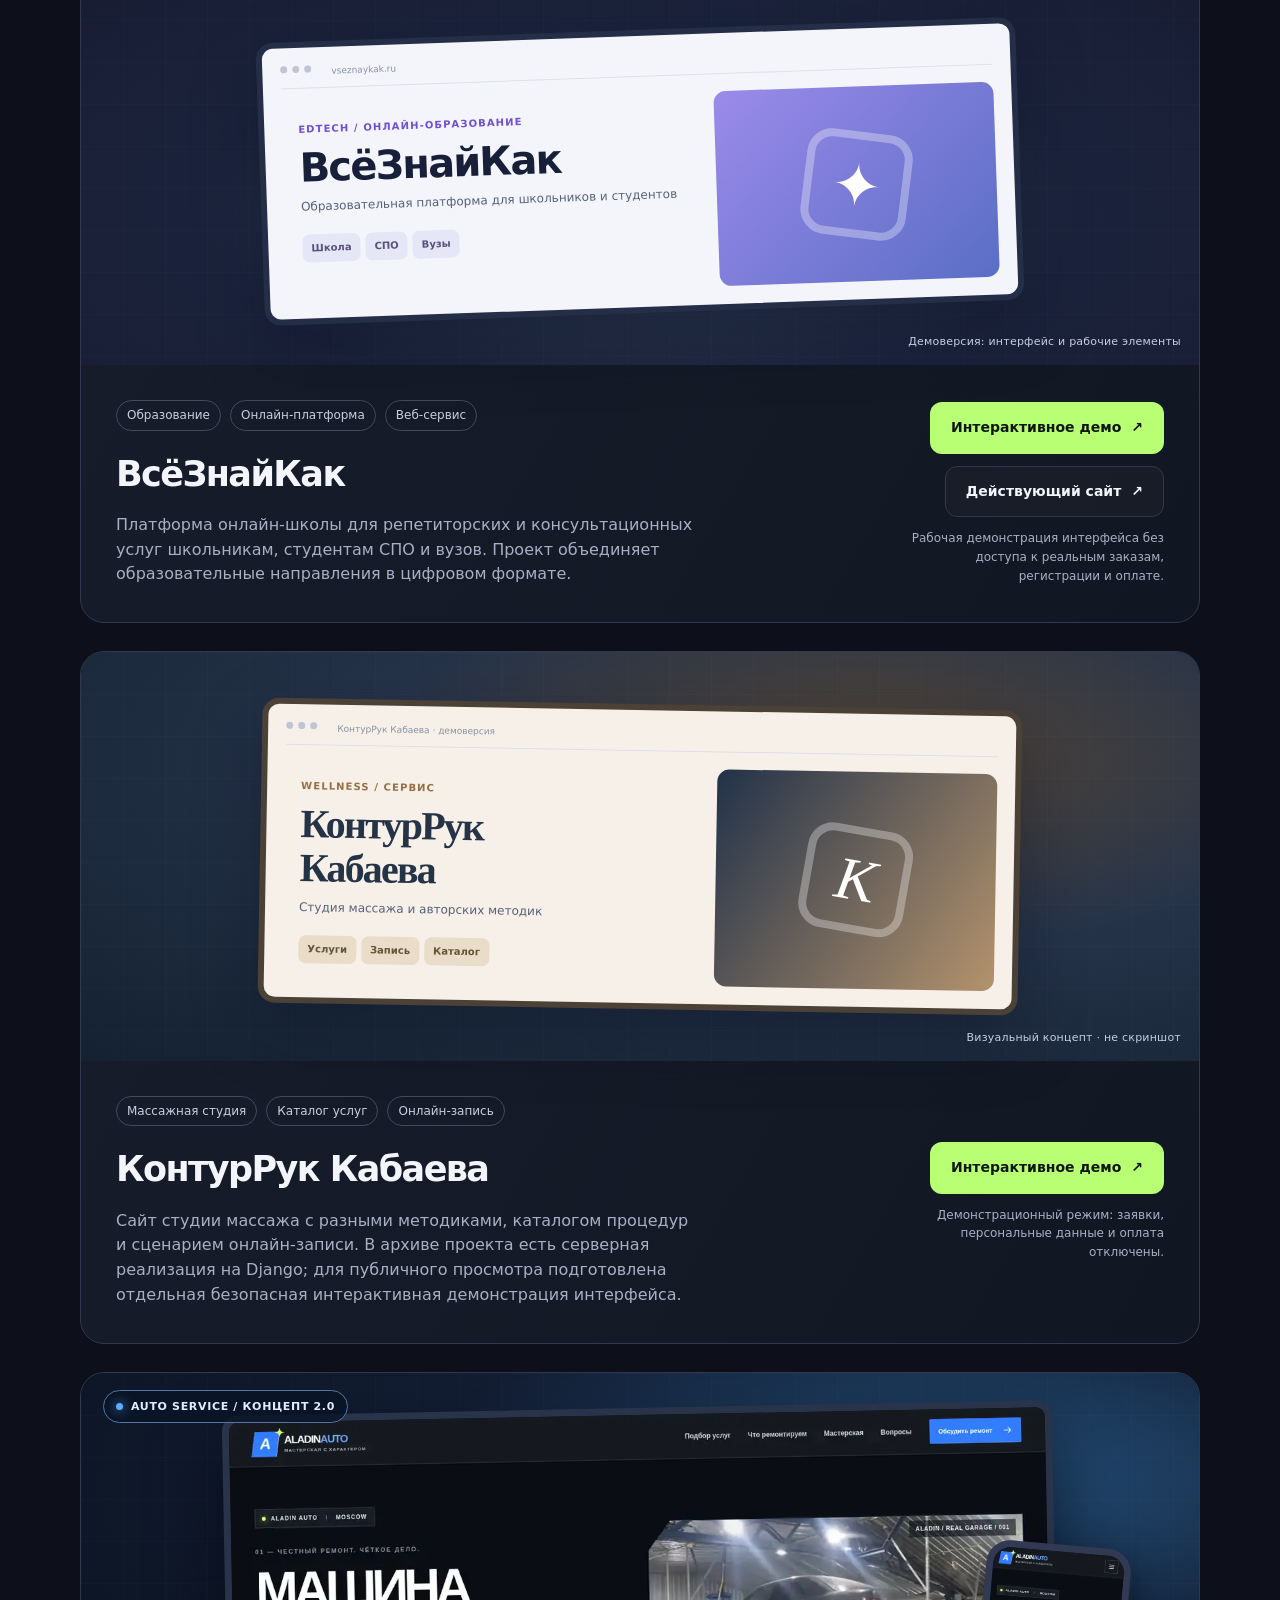
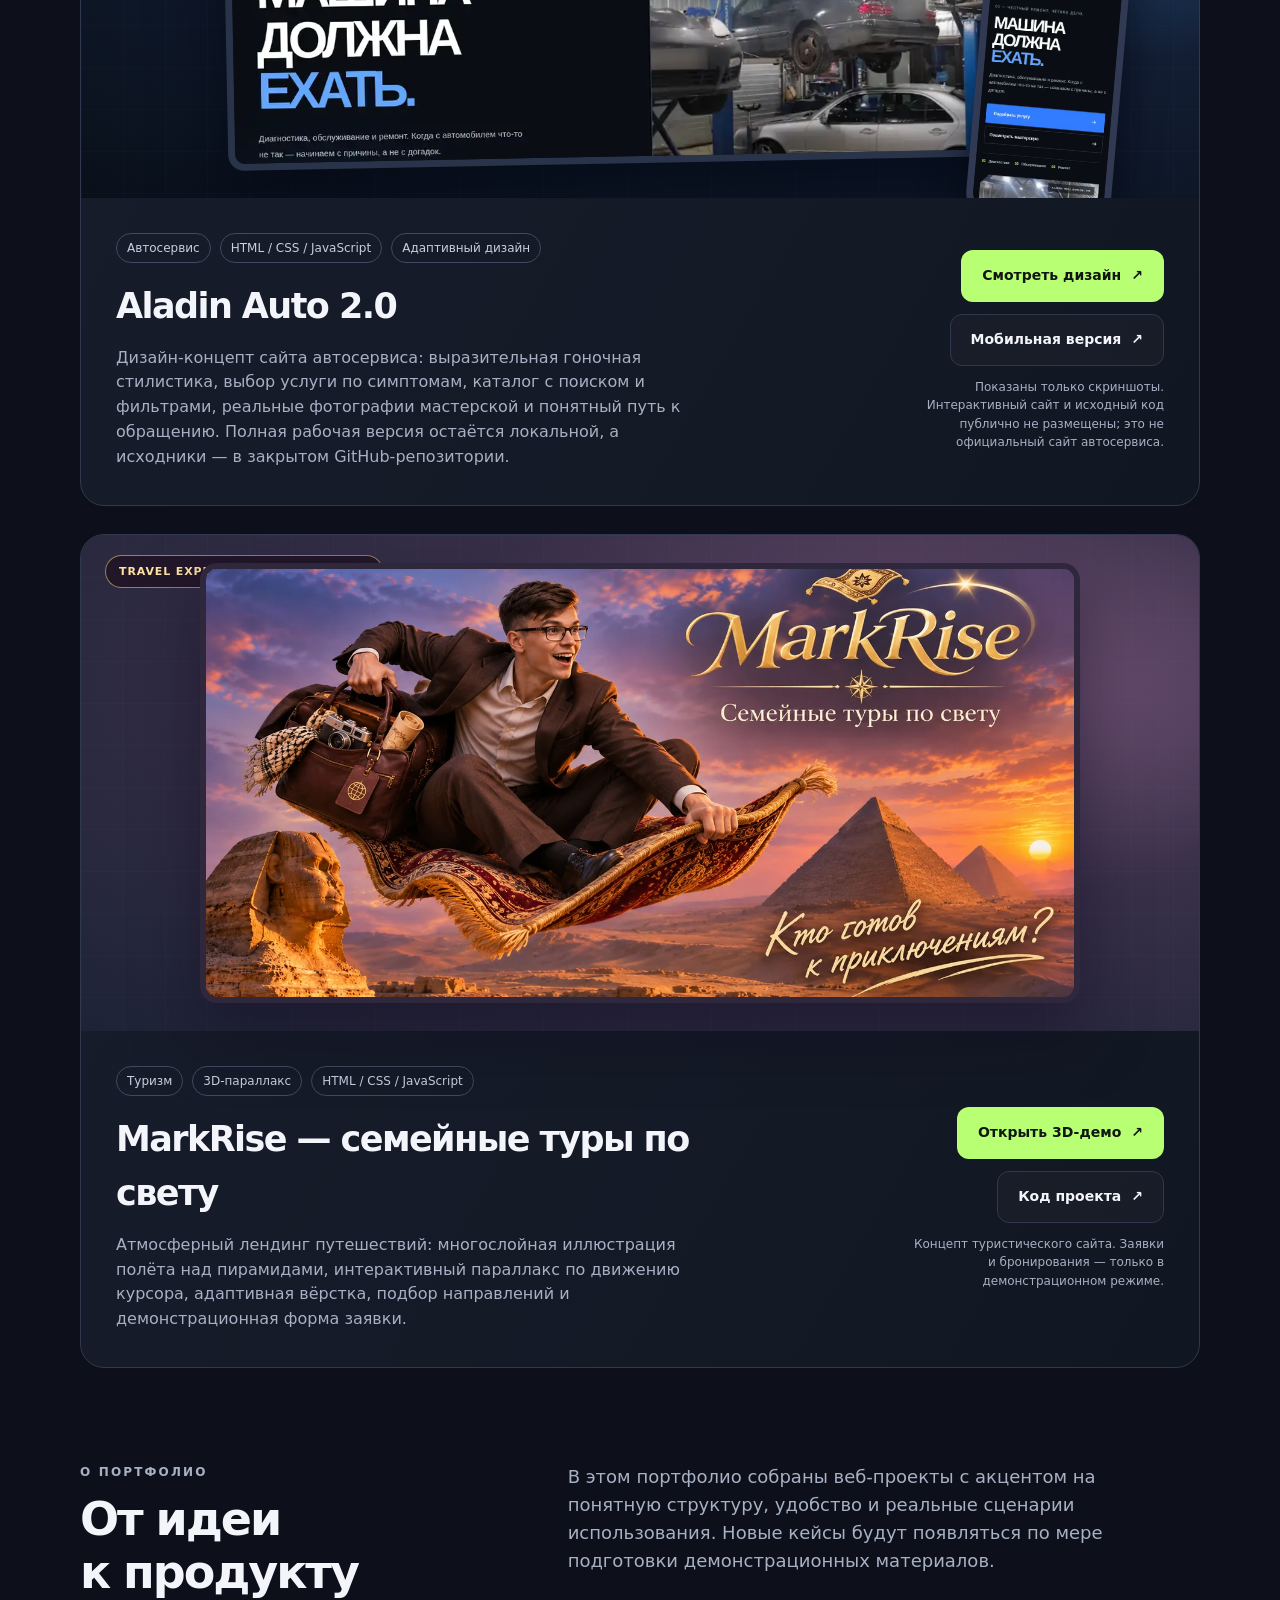
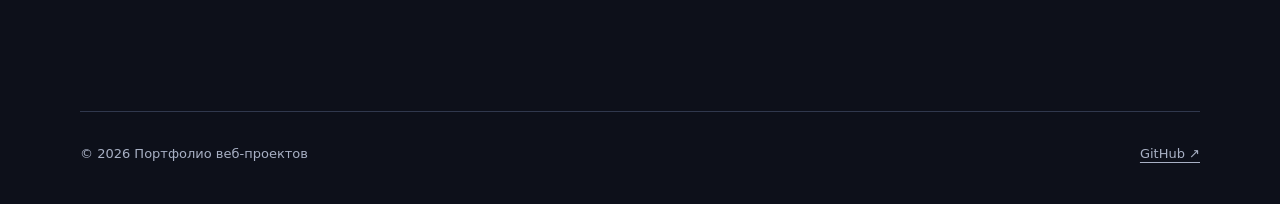
==== commit df15a040: "Feature SecurityLab in portfolio and repository README" ====
--- a/index.html
+++ b/index.html
@@ -107,8 +107,22 @@
         <div class="cta"><a class="button primary" href="#projects">Смотреть проекты <span aria-hidden="true">↗</span></a><a class="button ghost" href="https://github.com/NikolasMaGitH" target="_blank" rel="noopener noreferrer">Профиль GitHub <span aria-hidden="true">↗</span></a></div>
       </section>
       <section id="projects" aria-labelledby="projects-title">
-        <div class="section-head"><div><div class="overline">Избранные работы</div><h2 id="projects-title">Проекты</h2></div><div class="count">04 / избранных проекта</div></div>
-        <article class="project" aria-labelledby="project-title">
+        <div class="section-head"><div><div class="overline">Избранные работы</div><h2 id="projects-title">Проекты</h2></div><div class="count">05 / избранных проектов</div></div>
+        <article class="project" aria-labelledby="securitylab-title">
+          <div class="project-visual" style="background:radial-gradient(ellipse at 70% 26%,#35433e 0%,#222b43 48%,#111722 100%);min-height:360px" aria-label="Концептуальная иллюстрация интерфейса SecurityLab">
+            <div class="preview" aria-hidden="true" style="background:#0d101a;border-color:#30384d;transform:none;color:#f4f5fb">
+              <div class="browser"><span class="dot"></span><span class="dot"></span><span class="dot"></span><span class="browser-address">SecurityLab 3.0 · учебный стенд</span></div>
+              <div class="preview-body"><div class="preview-copy"><div class="preview-kicker" style="color:#9c8dfb">CYBERSECURITY / SOC</div><div class="preview-title" style="color:#b8ff74">SecurityLab</div><div class="preview-sub" style="color:#a8b0c4">Мониторинг и расследование инцидентов ИБ</div><div class="preview-tags"><span style="background:#28332e;color:#b8ff74">SIEM</span><span style="background:#272840;color:#bdadff">SOAR</span><span style="background:#28332e;color:#b8ff74">Rule-based AI</span></div></div><div class="preview-graphic" style="background:linear-gradient(135deg,#161b2a,#30384d)"><svg viewBox="0 0 120 120" width="92" height="92" fill="none"><path d="M60 12 99 28V57C99 82 82 99 60 108 38 99 21 82 21 57V28Z" stroke="#b8ff74" stroke-width="4"/><path d="m41 59 13 13 25-27" stroke="#b8ff74" stroke-width="5" stroke-linecap="round" stroke-linejoin="round"/></svg></div></div>
+            </div>
+            <span class="visual-note">Учебная интерактивная версия · синтетические данные</span>
+          </div>
+          <div class="project-info">
+            <div><div class="project-meta"><span class="pill">Информационная безопасность</span><span class="pill">SIEM / SOAR</span><span class="pill">JavaScript</span></div><h3 id="securitylab-title">SecurityLab 3.0 — MARK.LAB</h3><p>Учебная SOC-платформа: мониторинг и корреляция событий, расследование инцидентов, реестр активов, регламенты реагирования и аналитика. Контекстный помощник работает локально в браузере по правилам, без внешних API.</p></div>
+            <div class="project-actions"><a class="button primary" href="securitylab/">Открыть сервис <span aria-hidden="true">↗</span></a><a class="button ghost" href="https://github.com/NikolasMaGitH/NikolasMaGitH.github.io/tree/main/securitylab" target="_blank" rel="noopener noreferrer">Код и документация <span aria-hidden="true">↗</span></a><div class="muted-note">Независимый учебный стенд, не промышленная SIEM. Публичная версия имитирует серверные полномочия; данные синтетические.</div></div>
+          </div>
+        </article>
+
+        <article class="project" aria-labelledby="project-title" style="margin-top:28px">
           <div class="project-visual" aria-label="Стилизованная иллюстрация образовательного проекта, не скриншот настоящего сайта">
             <div class="preview" aria-hidden="true">
               <div class="browser"><span class="dot"></span><span class="dot"></span><span class="dot"></span><span class="browser-address">vseznaykak.ru</span></div>
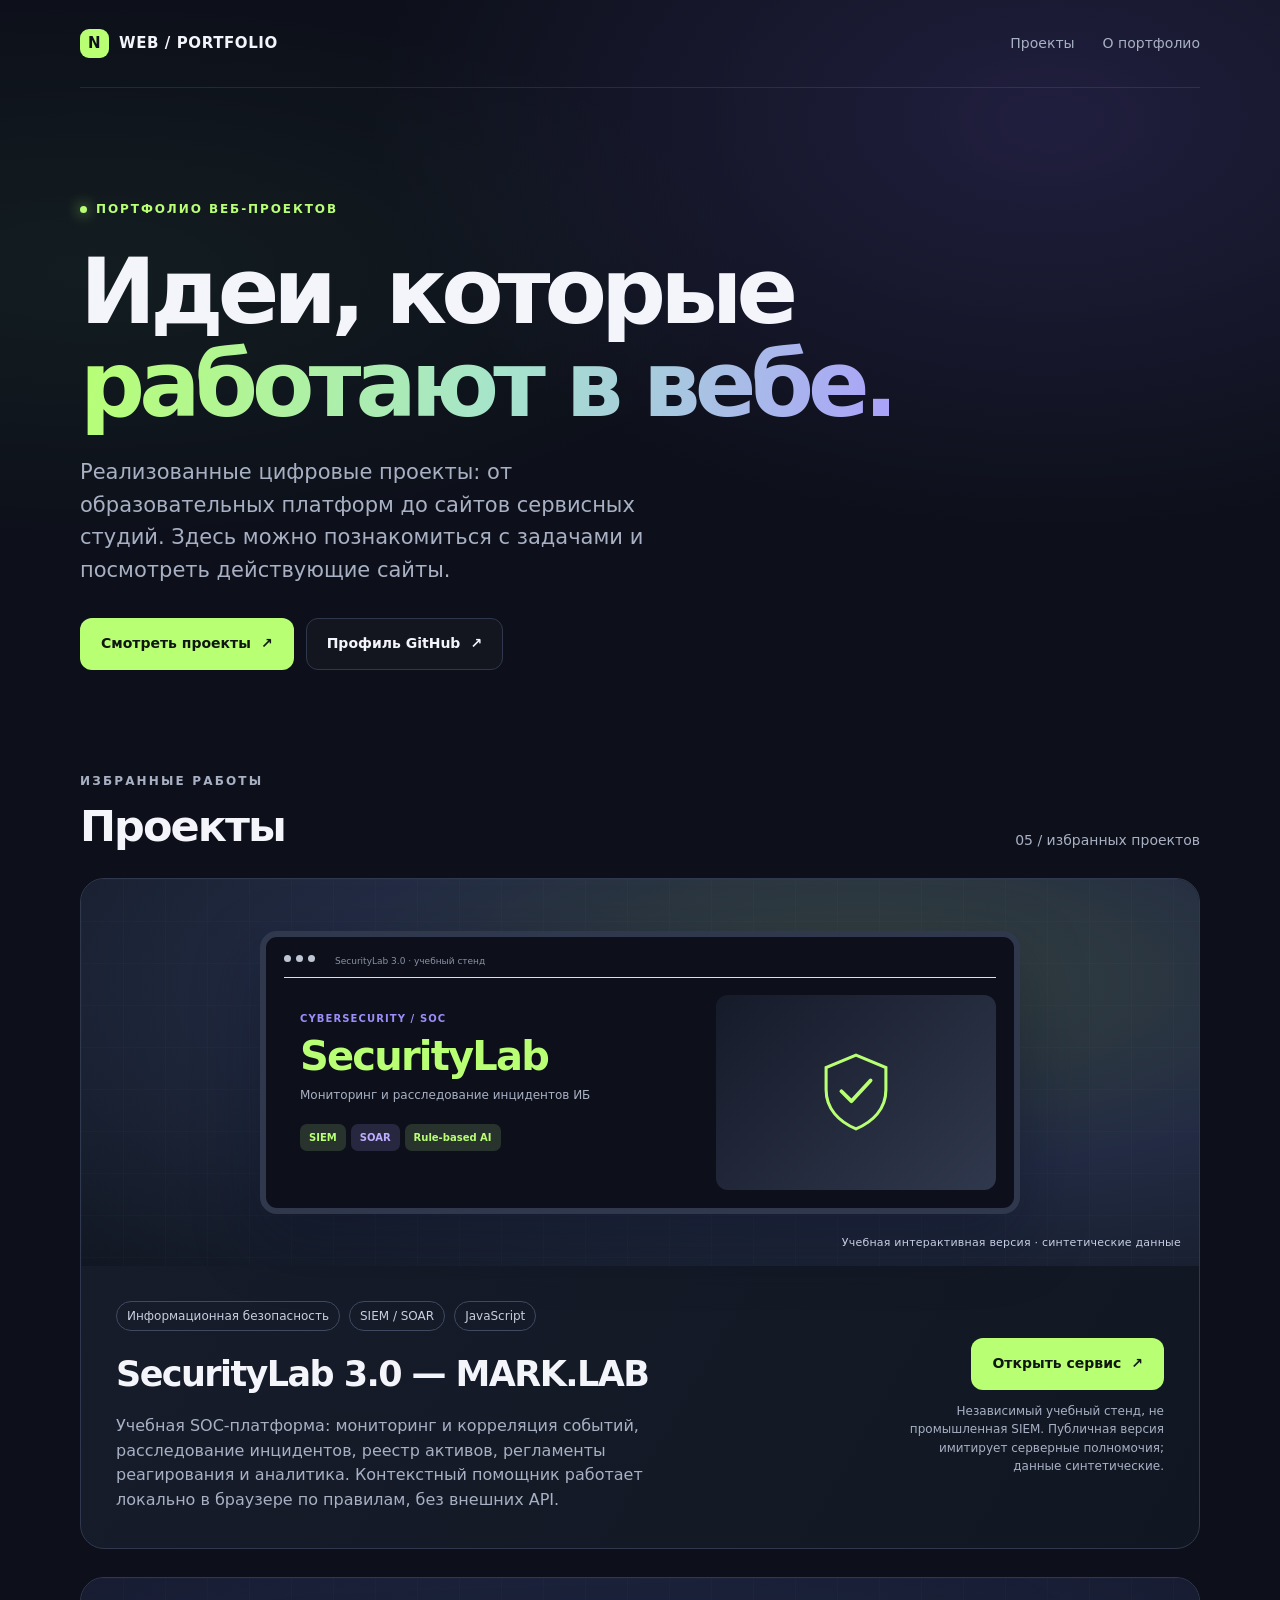
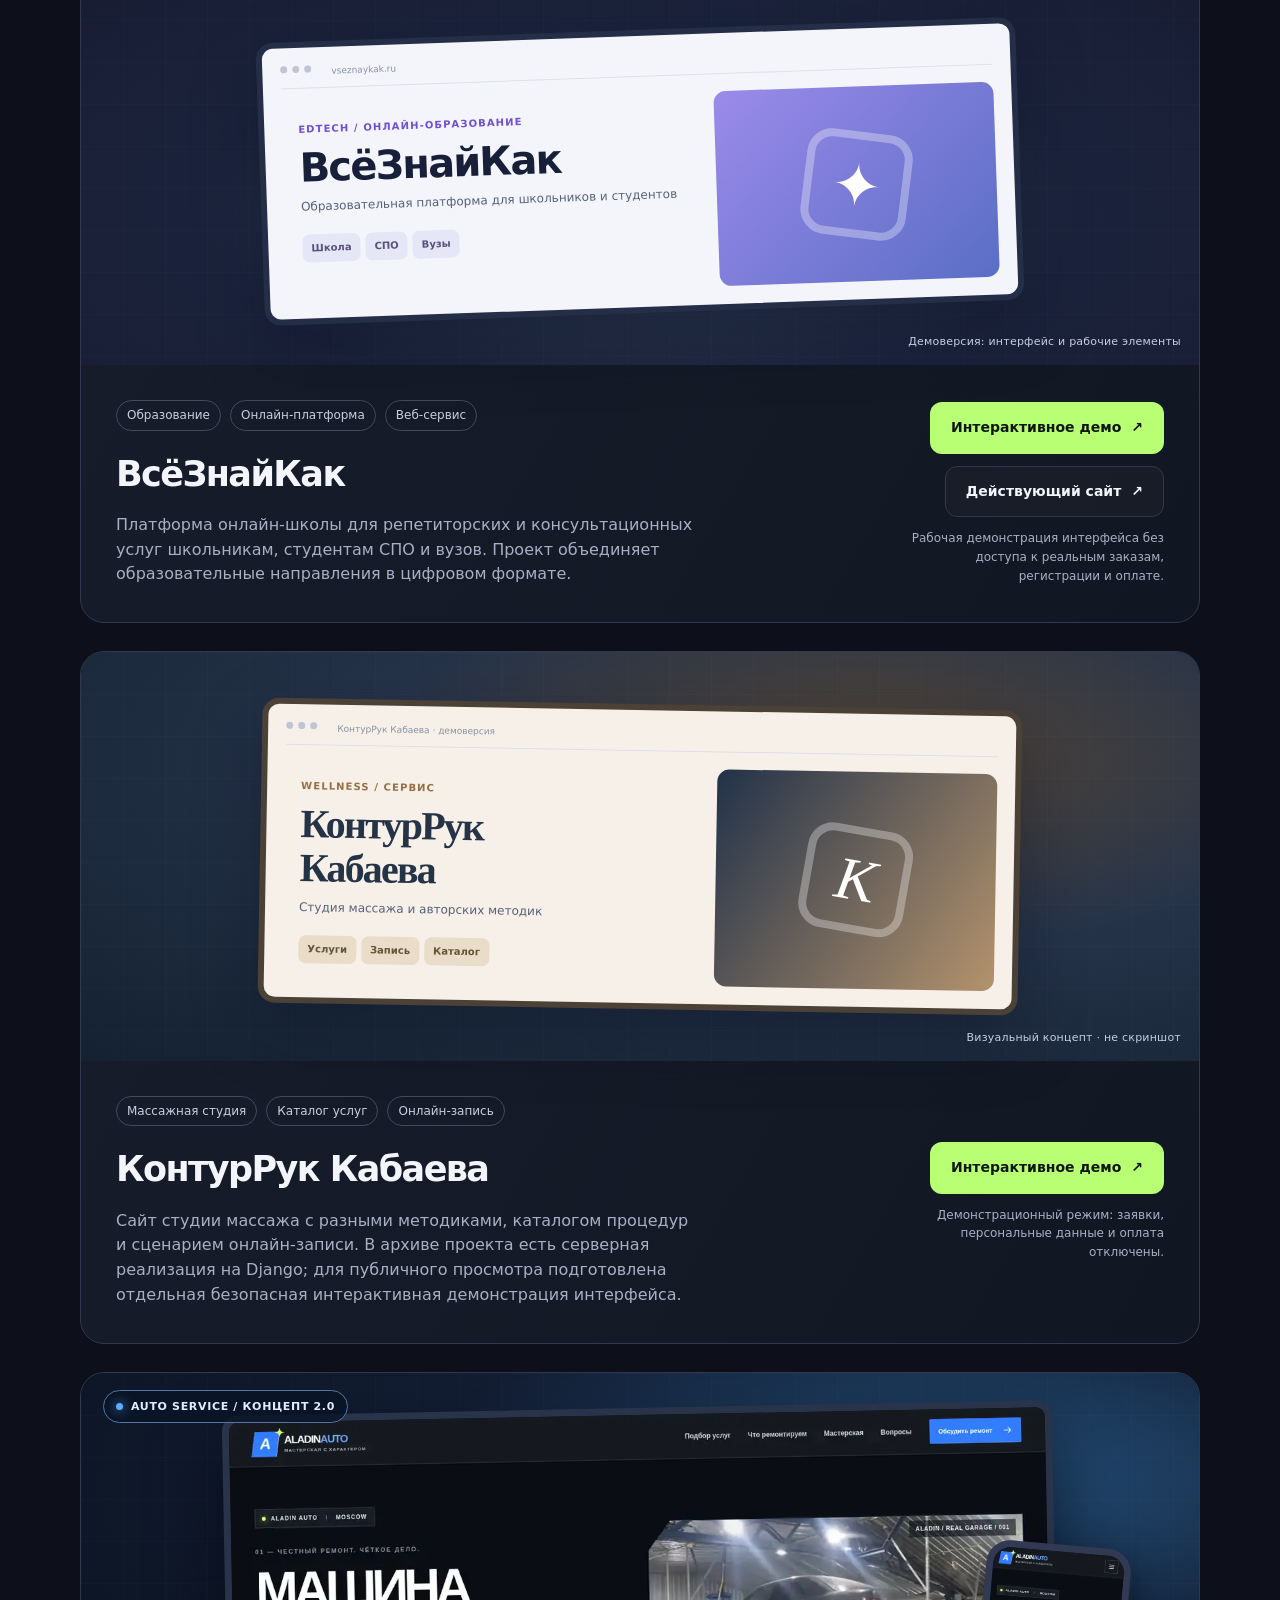
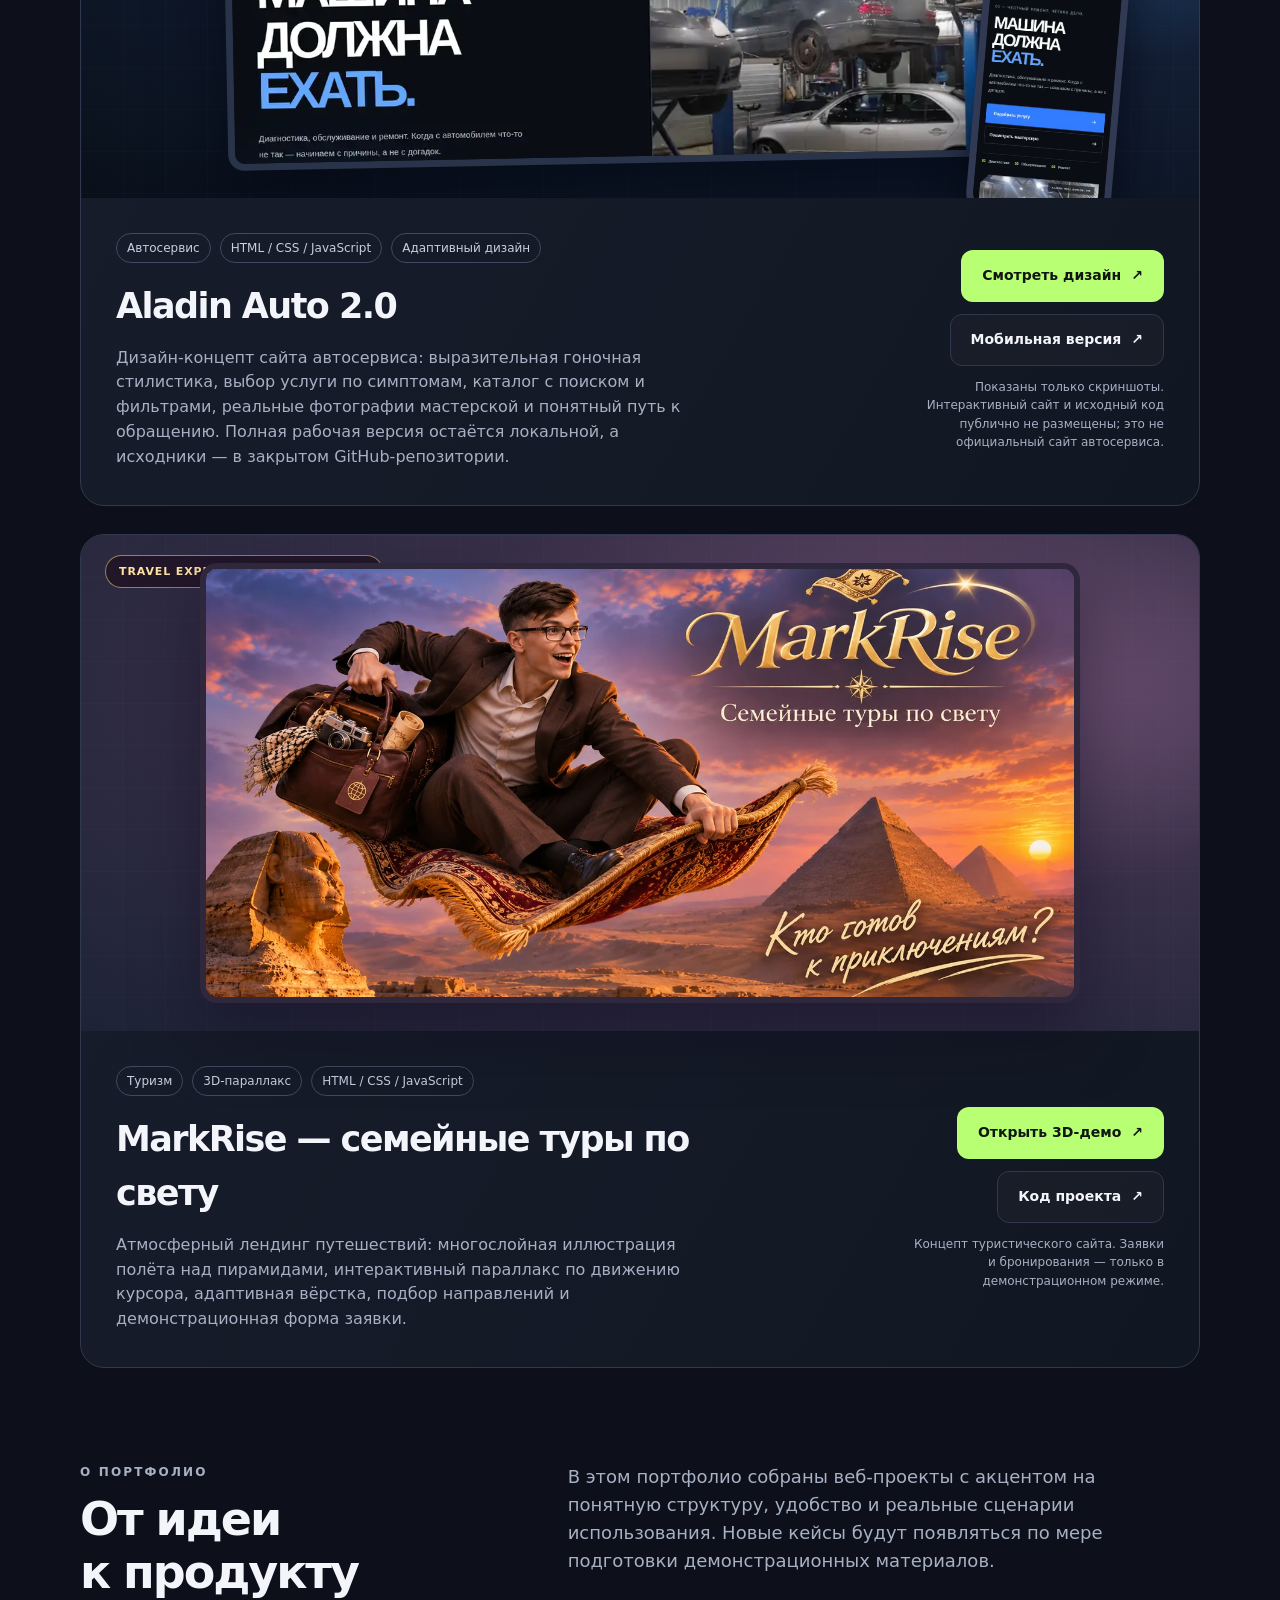
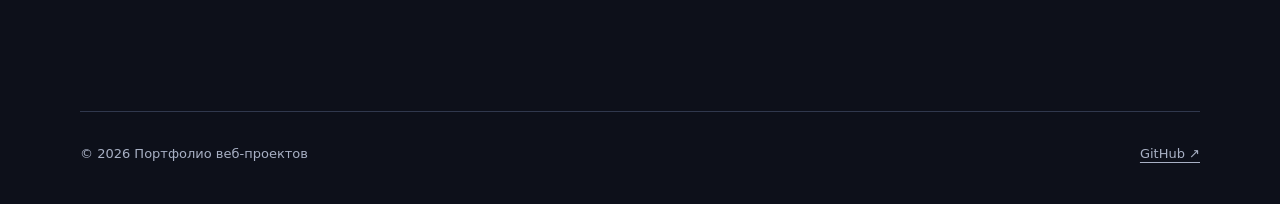
==== commit 2878b56c: "Keep only SecurityLab live demo links in public portfolio" ====
--- a/index.html
+++ b/index.html
@@ -118,7 +118,7 @@
           </div>
           <div class="project-info">
             <div><div class="project-meta"><span class="pill">Информационная безопасность</span><span class="pill">SIEM / SOAR</span><span class="pill">JavaScript</span></div><h3 id="securitylab-title">SecurityLab 3.0 — MARK.LAB</h3><p>Учебная SOC-платформа: мониторинг и корреляция событий, расследование инцидентов, реестр активов, регламенты реагирования и аналитика. Контекстный помощник работает локально в браузере по правилам, без внешних API.</p></div>
-            <div class="project-actions"><a class="button primary" href="securitylab/">Открыть сервис <span aria-hidden="true">↗</span></a><a class="button ghost" href="https://github.com/NikolasMaGitH/NikolasMaGitH.github.io/tree/main/securitylab" target="_blank" rel="noopener noreferrer">Код и документация <span aria-hidden="true">↗</span></a><div class="muted-note">Независимый учебный стенд, не промышленная SIEM. Публичная версия имитирует серверные полномочия; данные синтетические.</div></div>
+            <div class="project-actions"><a class="button primary" href="securitylab/">Открыть сервис <span aria-hidden="true">↗</span></a><div class="muted-note">Независимый учебный стенд, не промышленная SIEM. Публичная версия имитирует серверные полномочия; данные синтетические.</div></div>
           </div>
         </article>
 
